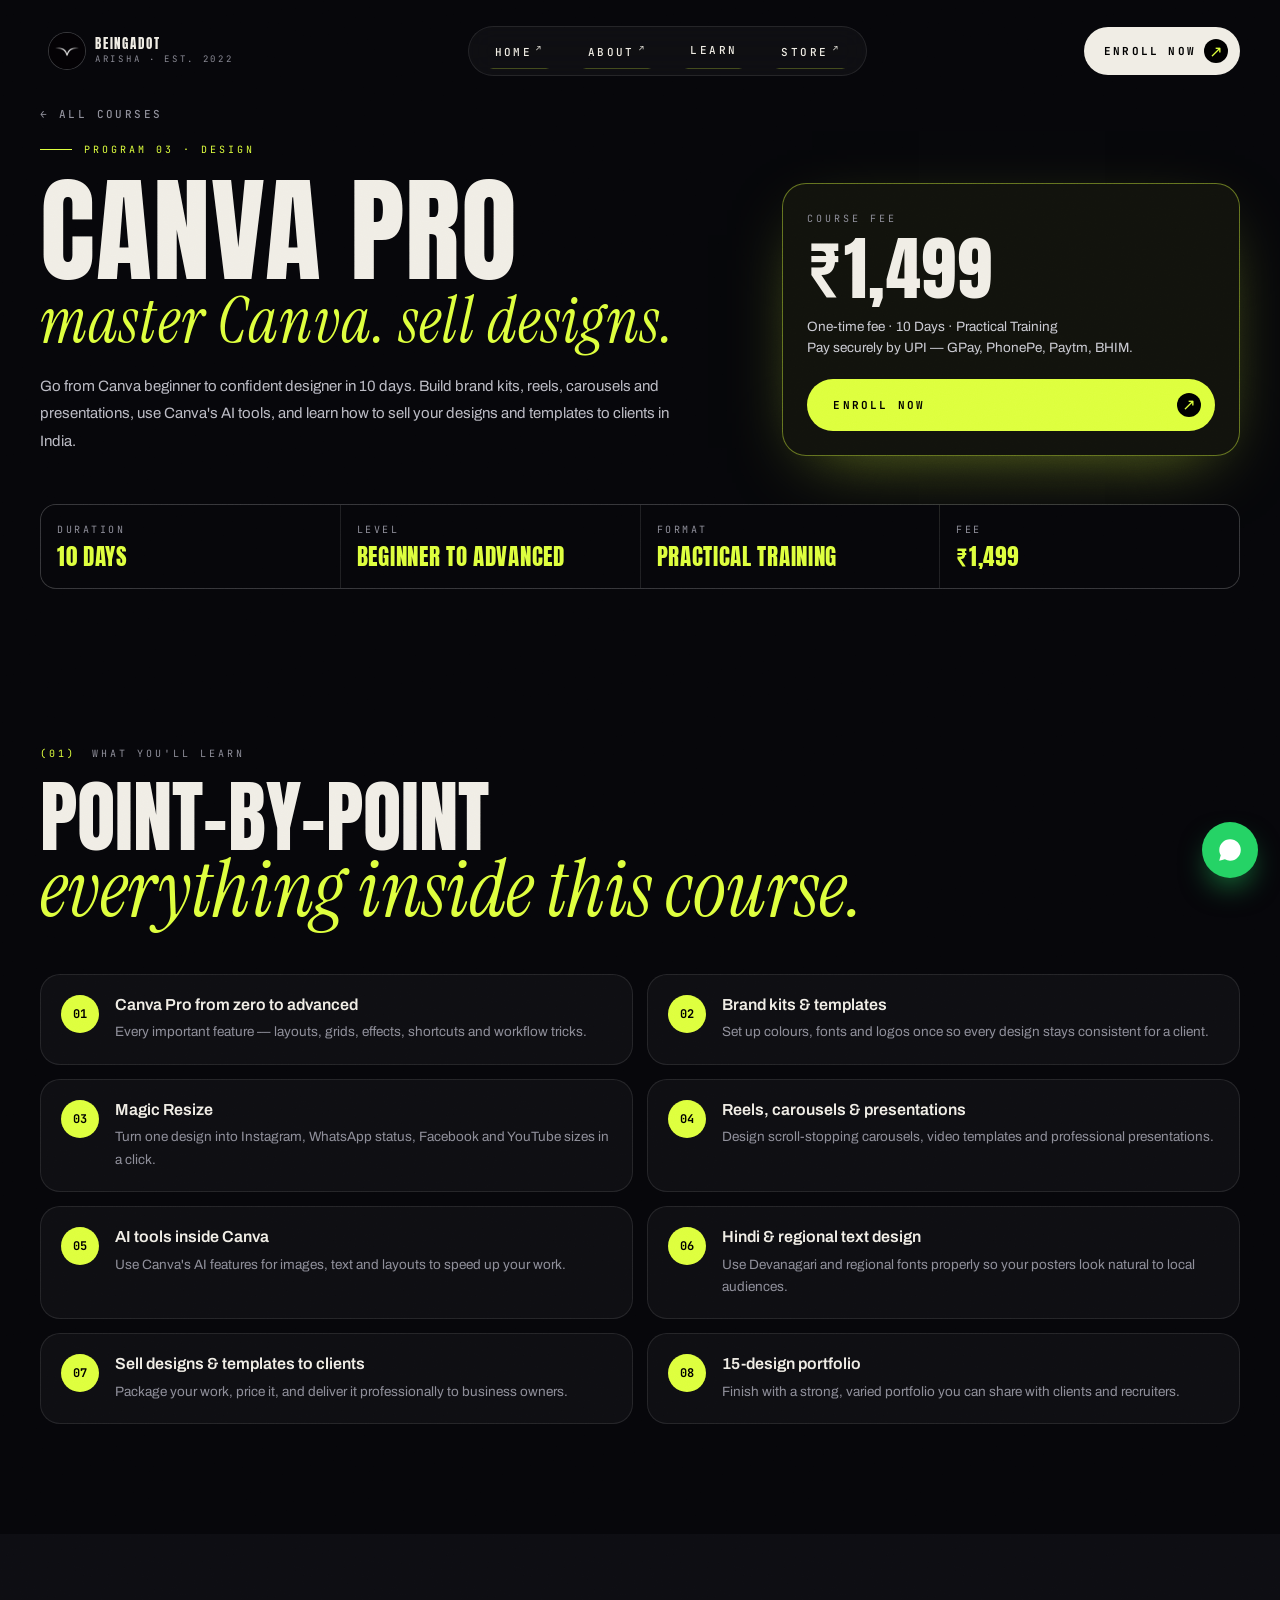
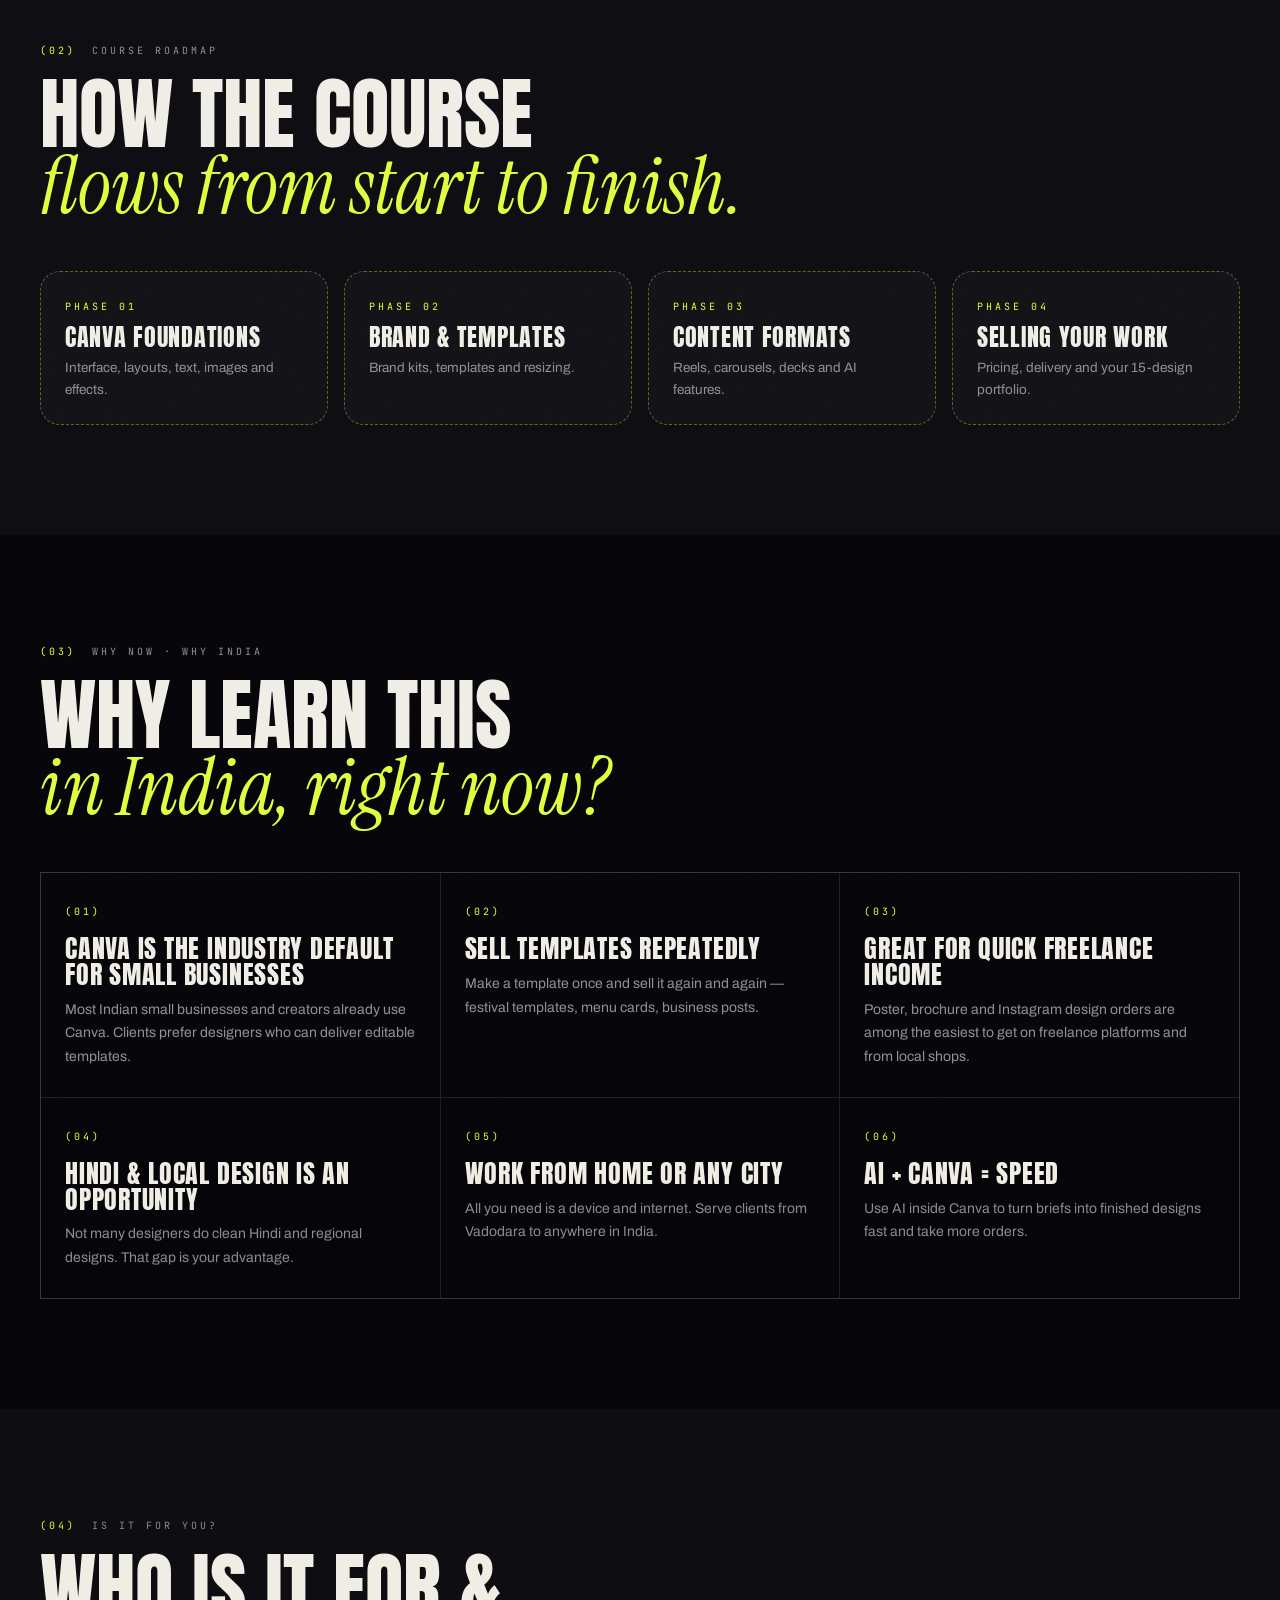
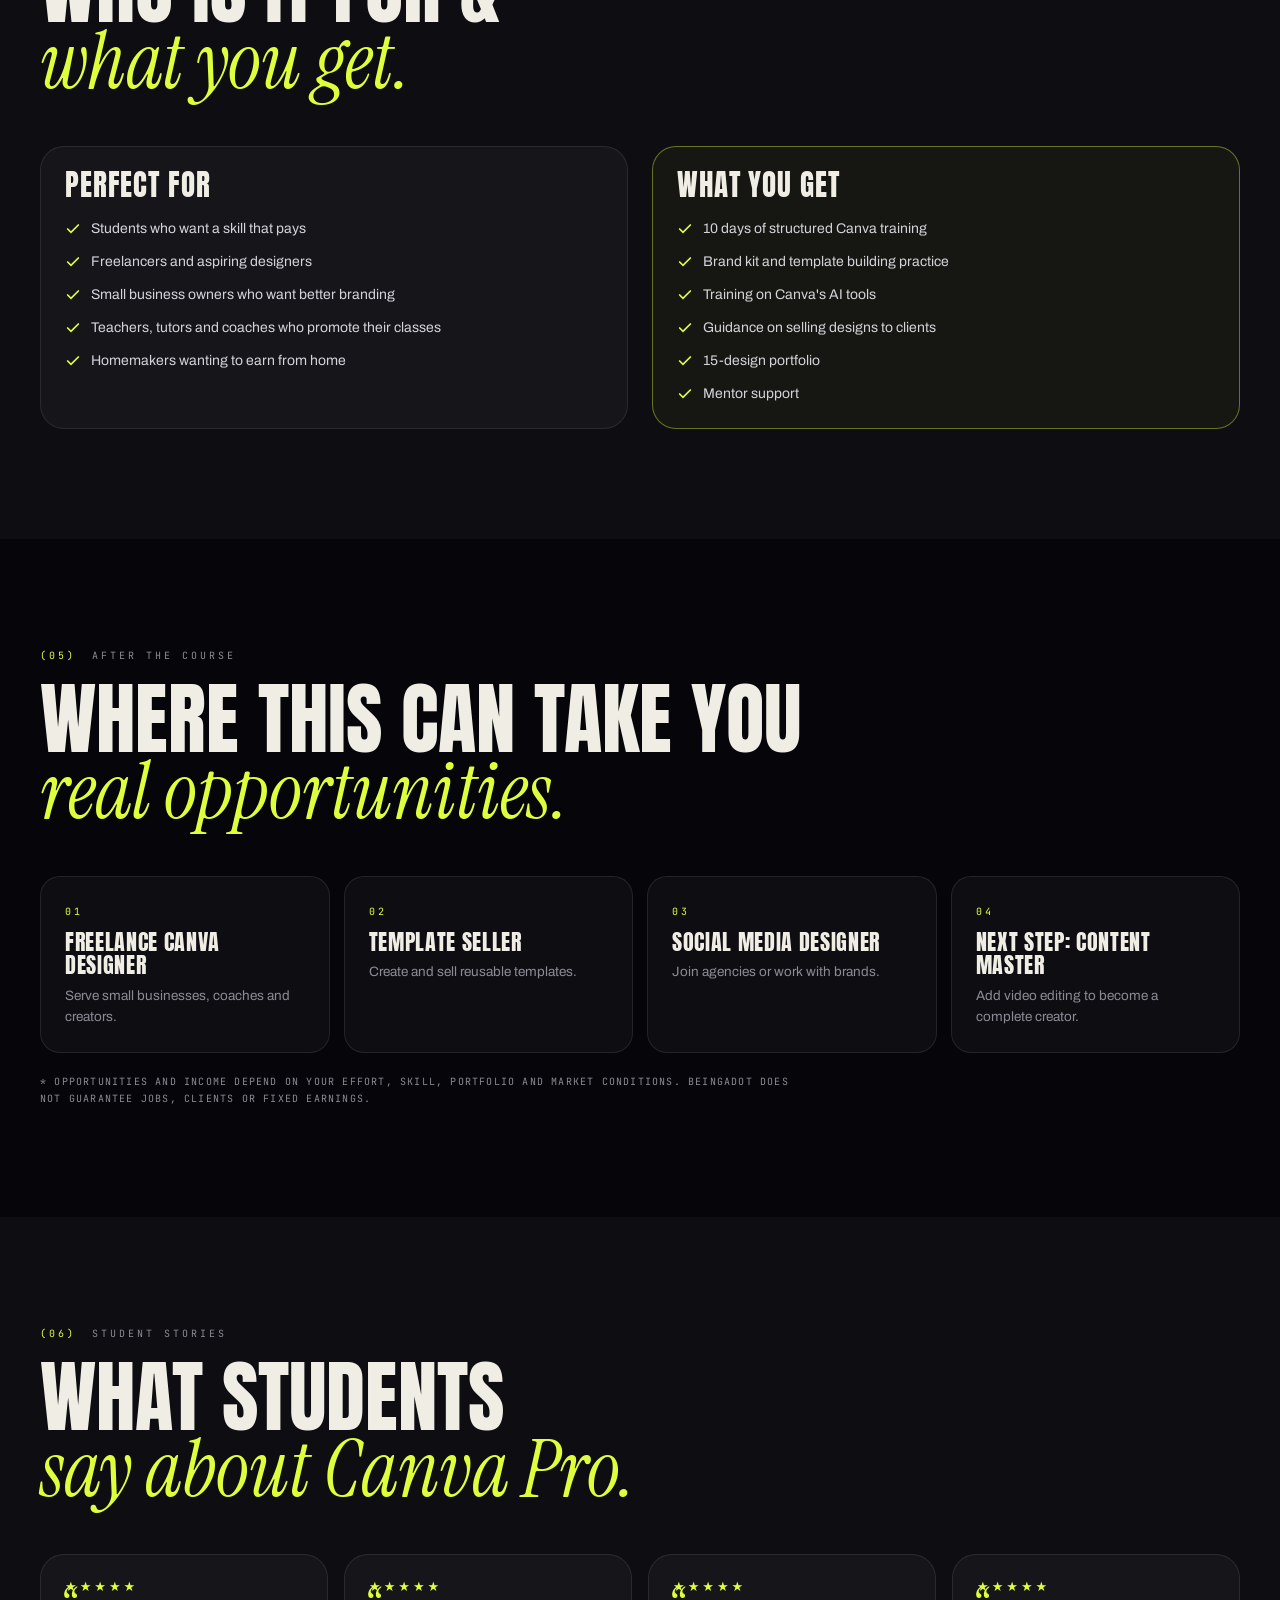
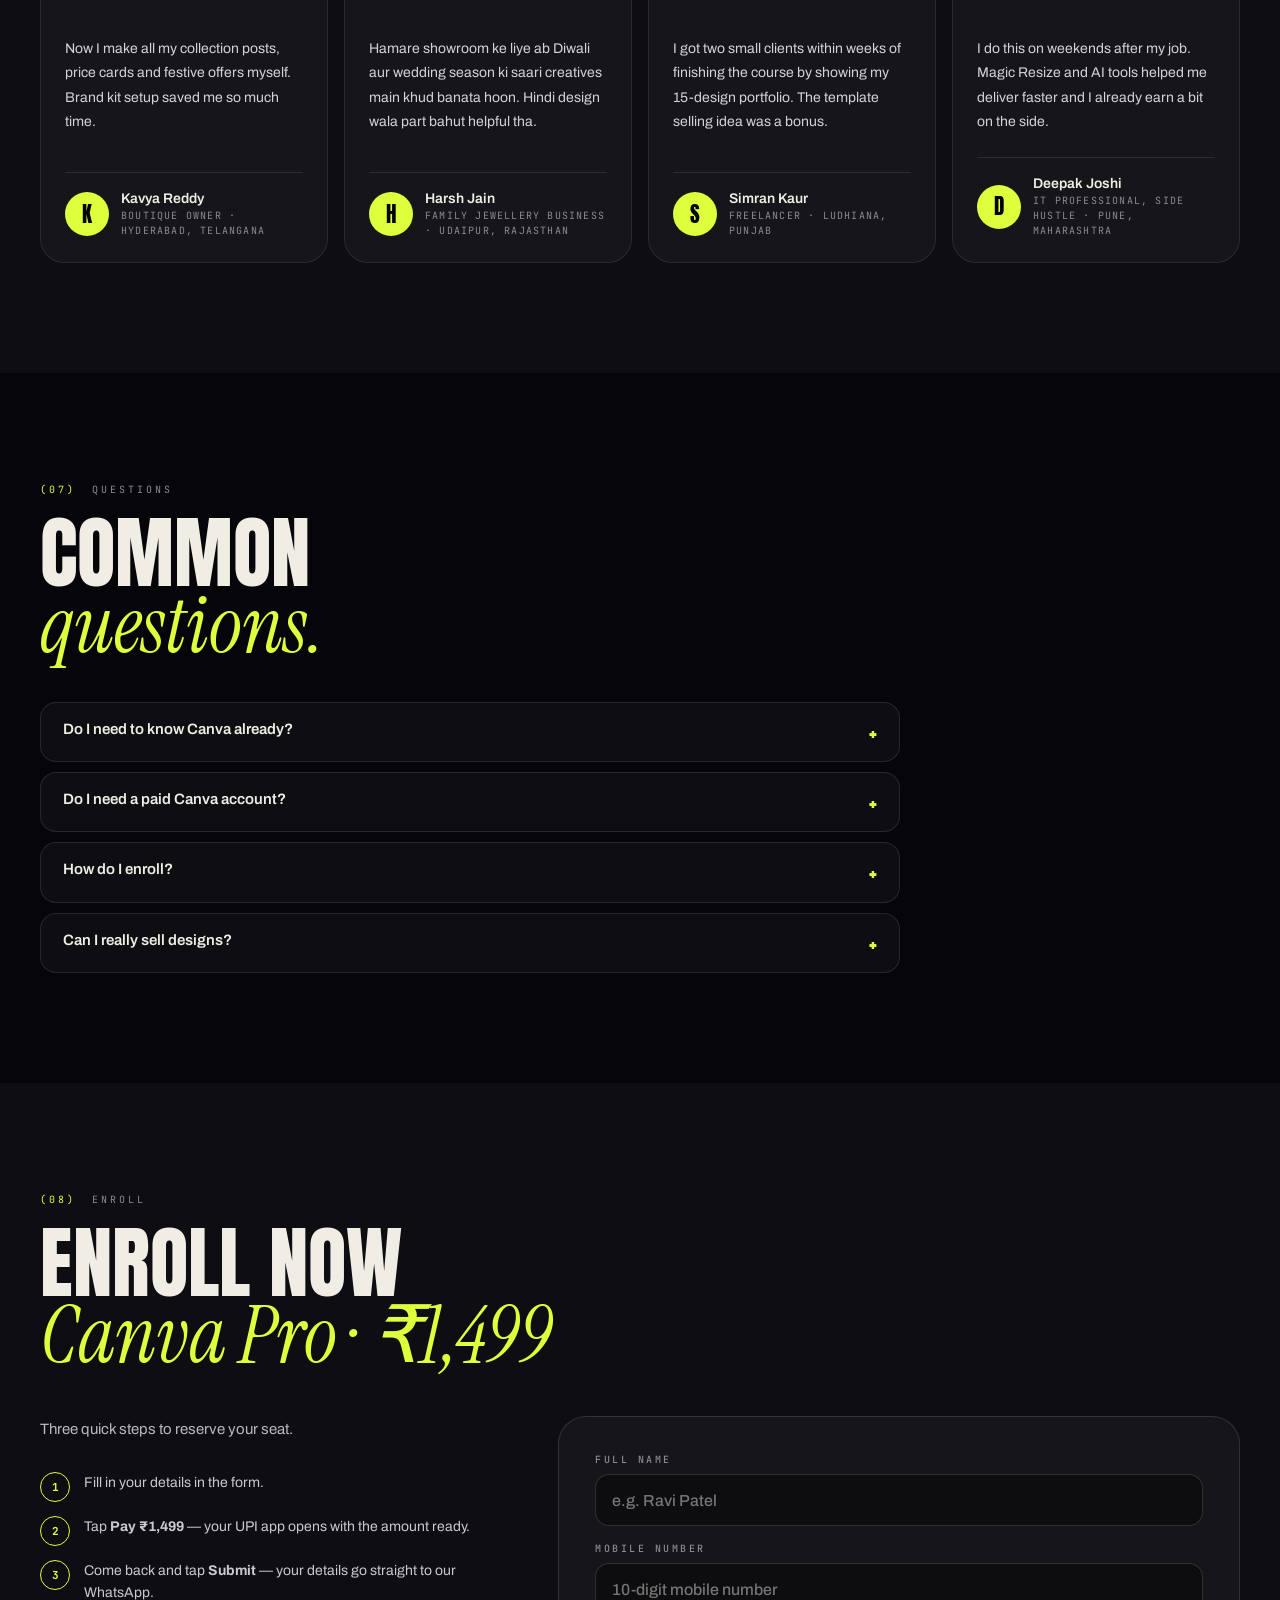
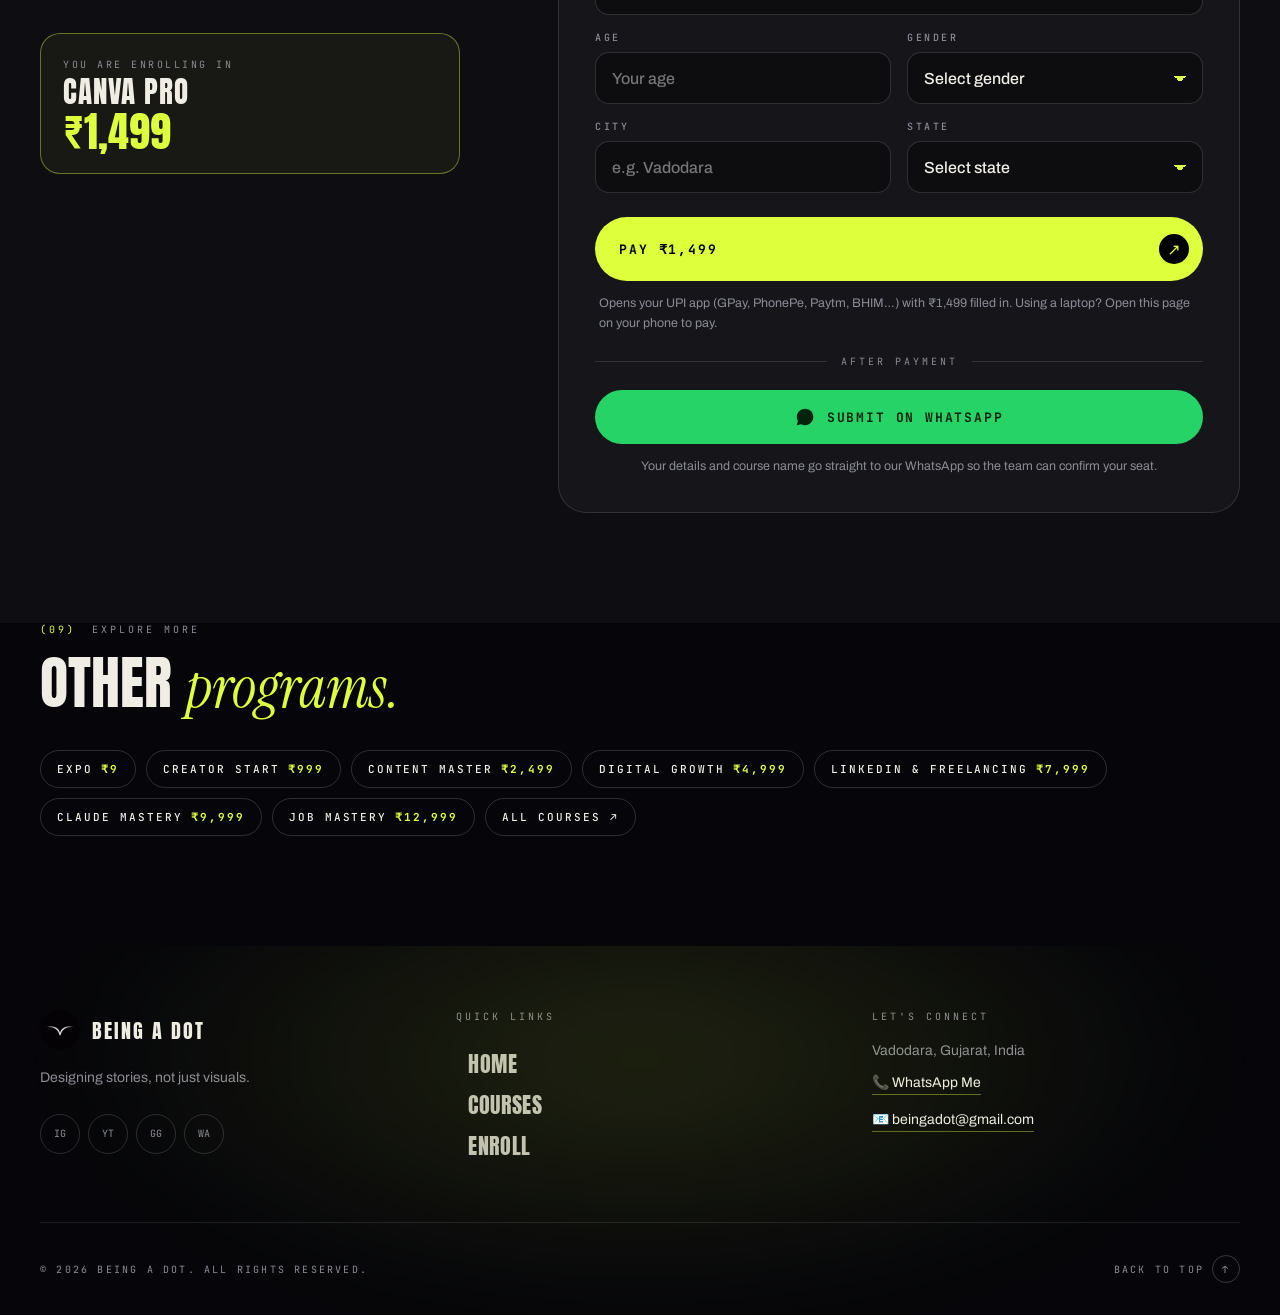
==== canva-pro.html @ 6f68b7ec "Add files via upload" ====
<!doctype html>
<html lang="en">
<head>
<meta charset="UTF-8">
<meta name="viewport" content="width=device-width, initial-scale=1.0">
<title>Canva Pro Course · ₹1,499 · BEINGADOT</title>
<meta name="description" content="Canva Pro by BEINGADOT MARKETING — 10 Days program, ₹1,499. Go from Canva beginner to confident designer in 10 days. Build brand kits, reels, carousels and presentations,">
<link rel="icon" type="image/png" href="being.png">
<link rel="apple-touch-icon" href="being.png">
<link rel="preconnect" href="https://fonts.googleapis.com">
<link rel="preconnect" href="https://fonts.gstatic.com" crossorigin>
<link href="https://fonts.googleapis.com/css2?family=Anton&family=Archivo:ital,wght@0,100..900;1,100..900&family=Instrument+Serif:ital@0;1&family=JetBrains+Mono:wght@300;400;500;700&display=swap" rel="stylesheet">
<link rel="stylesheet" href="course.css">
</head>
<body>
<div id="cur"><i></i></div>
<div id="bar"></div>
<header id="hd"><div class="wrap hw">
  <a class="logo" href="index.html"><img src="being.png" alt="Logo"><span><b>BEINGADOT</b><i>Arisha · Est. 2022</i></span></a>
  <nav class="nv glass"><a href="https://beingadot.vercel.app/" target="_blank" rel="noopener noreferrer"><span>Home<sup>↗</sup></span></a><a href="https://beingapartner.vercel.app/" target="_blank" rel="noopener noreferrer"><span>About<sup>↗</sup></span></a><a href="index.html#courses"><span>Learn</span></a><a href="https://beingaseller.vercel.app/" target="_blank" rel="noopener noreferrer"><span>Store<sup>↗</sup></span></a></nav>
  <div class="r">
    <a class="talk" href="#enroll"><b>Enroll Now</b><span>↗</span></a>
    <button id="mb" class="glass" aria-label="Open menu"><span><i></i><i></i></span></button>
  </div>
</div></header>
<div id="mm"><div class="t"><span>Menu</span><button id="mx" aria-label="Close menu">✕</button></div><nav id="mn"><a href="https://beingadot.vercel.app/" target="_blank" rel="noopener noreferrer"><small>01</small><span>HOME</span></a><a href="https://beingapartner.vercel.app/" target="_blank" rel="noopener noreferrer"><small>02</small><span>ABOUT</span></a><a href="index.html#courses"><small>03</small><span>LEARN</span></a><a href="https://beingaseller.vercel.app/" target="_blank" rel="noopener noreferrer"><small>04</small><span>STORE</span></a></nav><p>Vadodara, Gujarat — India<br>beingadot@gmail.com</p></div>

<section class="ph1 ch"><div class="wrap">
  <a class="crumb" href="index.html#courses">← All courses</a>
  <div class="tag">Program 03 · Design</div>
  <div class="chg">
    <div><h1 class="rv">CANVA PRO<span class="ser">master Canva. sell designs.</span></h1>
    <p class="lead rv" style="max-width:640px">Go from Canva beginner to confident designer in 10 days. Build brand kits, reels, carousels and presentations, use Canva&#x27;s AI tools, and learn how to sell your designs and templates to clients in India.</p></div>
    <div class="pcard rv"><small>Course fee</small><div class="price">₹1,499</div>
      <p>One-time fee · 10 Days · Practical Training<br>Pay securely by UPI — GPay, PhonePe, Paytm, BHIM.</p>
      <a class="enr" href="#enroll"><b>Enroll Now</b><span>↗</span></a></div>
  </div>
  <div class="facts rv"><div><small>Duration</small><b>10 DAYS</b></div><div><small>Level</small><b>BEGINNER TO ADVANCED</b></div><div><small>Format</small><b>PRACTICAL TRAINING</b></div><div><small>Fee</small><b>₹1,499</b></div></div>
</div></section>

<section class="sec2"><div class="wrap">
  <div class="sh"><span class="mono acid">(01)</span><span class="mono ash">What you'll learn</span></div>
  <h2 class="t2 rv">POINT-BY-POINT<span class="ser">everything inside this course.</span></h2>
  <div class="lg"><div class="li rv"><i>01</i><div><h3>Canva Pro from zero to advanced</h3><p>Every important feature — layouts, grids, effects, shortcuts and workflow tricks.</p></div></div><div class="li rv"><i>02</i><div><h3>Brand kits &amp; templates</h3><p>Set up colours, fonts and logos once so every design stays consistent for a client.</p></div></div><div class="li rv"><i>03</i><div><h3>Magic Resize</h3><p>Turn one design into Instagram, WhatsApp status, Facebook and YouTube sizes in a click.</p></div></div><div class="li rv"><i>04</i><div><h3>Reels, carousels &amp; presentations</h3><p>Design scroll-stopping carousels, video templates and professional presentations.</p></div></div><div class="li rv"><i>05</i><div><h3>AI tools inside Canva</h3><p>Use Canva&#x27;s AI features for images, text and layouts to speed up your work.</p></div></div><div class="li rv"><i>06</i><div><h3>Hindi &amp; regional text design</h3><p>Use Devanagari and regional fonts properly so your posters look natural to local audiences.</p></div></div><div class="li rv"><i>07</i><div><h3>Sell designs &amp; templates to clients</h3><p>Package your work, price it, and deliver it professionally to business owners.</p></div></div><div class="li rv"><i>08</i><div><h3>15-design portfolio</h3><p>Finish with a strong, varied portfolio you can share with clients and recruiters.</p></div></div></div>
</div></section>

<section class="sec2" style="background:var(--coal)"><div class="wrap">
  <div class="sh"><span class="mono acid">(02)</span><span class="mono ash">Course roadmap</span></div>
  <h2 class="t2 rv">HOW THE COURSE<span class="ser">flows from start to finish.</span></h2>
  <div class="rm"><div class="rv" style="--d:0.0s"><small>PHASE 01</small><h3>CANVA FOUNDATIONS</h3><p>Interface, layouts, text, images and effects.</p></div><div class="rv" style="--d:0.08s"><small>PHASE 02</small><h3>BRAND &amp; TEMPLATES</h3><p>Brand kits, templates and resizing.</p></div><div class="rv" style="--d:0.16s"><small>PHASE 03</small><h3>CONTENT FORMATS</h3><p>Reels, carousels, decks and AI features.</p></div><div class="rv" style="--d:0.24s"><small>PHASE 04</small><h3>SELLING YOUR WORK</h3><p>Pricing, delivery and your 15-design portfolio.</p></div></div>
</div></section>

<section class="sec2"><div class="wrap">
  <div class="sh"><span class="mono acid">(03)</span><span class="mono ash">Why now · Why India</span></div>
  <h2 class="t2 rv">WHY LEARN THIS<span class="ser">in India, right now?</span></h2>
  <div class="wg" style="margin-top:48px"><div class="rv"><small>(01)</small><h3>CANVA IS THE INDUSTRY DEFAULT FOR SMALL BUSINESSES</h3><p>Most Indian small businesses and creators already use Canva. Clients prefer designers who can deliver editable templates.</p></div><div class="rv"><small>(02)</small><h3>SELL TEMPLATES REPEATEDLY</h3><p>Make a template once and sell it again and again — festival templates, menu cards, business posts.</p></div><div class="rv"><small>(03)</small><h3>GREAT FOR QUICK FREELANCE INCOME</h3><p>Poster, brochure and Instagram design orders are among the easiest to get on freelance platforms and from local shops.</p></div><div class="rv"><small>(04)</small><h3>HINDI &amp; LOCAL DESIGN IS AN OPPORTUNITY</h3><p>Not many designers do clean Hindi and regional designs. That gap is your advantage.</p></div><div class="rv"><small>(05)</small><h3>WORK FROM HOME OR ANY CITY</h3><p>All you need is a device and internet. Serve clients from Vadodara to anywhere in India.</p></div><div class="rv"><small>(06)</small><h3>AI + CANVA = SPEED</h3><p>Use AI inside Canva to turn briefs into finished designs fast and take more orders.</p></div></div>
</div></section>

<section class="sec2" style="background:var(--coal)"><div class="wrap">
  <div class="sh"><span class="mono acid">(04)</span><span class="mono ash">Is it for you?</span></div>
  <h2 class="t2 rv">WHO IS IT FOR &amp;<span class="ser">what you get.</span></h2>
  <div class="two"><div class="bx rv"><h3>PERFECT FOR</h3><ul><li><svg viewBox="0 0 24 24" fill="none" stroke="currentColor" stroke-width="2.6" stroke-linecap="round"><path d="M20 6L9 17l-5-5"/></svg>Students who want a skill that pays</li><li><svg viewBox="0 0 24 24" fill="none" stroke="currentColor" stroke-width="2.6" stroke-linecap="round"><path d="M20 6L9 17l-5-5"/></svg>Freelancers and aspiring designers</li><li><svg viewBox="0 0 24 24" fill="none" stroke="currentColor" stroke-width="2.6" stroke-linecap="round"><path d="M20 6L9 17l-5-5"/></svg>Small business owners who want better branding</li><li><svg viewBox="0 0 24 24" fill="none" stroke="currentColor" stroke-width="2.6" stroke-linecap="round"><path d="M20 6L9 17l-5-5"/></svg>Teachers, tutors and coaches who promote their classes</li><li><svg viewBox="0 0 24 24" fill="none" stroke="currentColor" stroke-width="2.6" stroke-linecap="round"><path d="M20 6L9 17l-5-5"/></svg>Homemakers wanting to earn from home</li></ul></div><div class="bx hl rv" style="--d:.1s"><h3>WHAT YOU GET</h3><ul><li><svg viewBox="0 0 24 24" fill="none" stroke="currentColor" stroke-width="2.6" stroke-linecap="round"><path d="M20 6L9 17l-5-5"/></svg>10 days of structured Canva training</li><li><svg viewBox="0 0 24 24" fill="none" stroke="currentColor" stroke-width="2.6" stroke-linecap="round"><path d="M20 6L9 17l-5-5"/></svg>Brand kit and template building practice</li><li><svg viewBox="0 0 24 24" fill="none" stroke="currentColor" stroke-width="2.6" stroke-linecap="round"><path d="M20 6L9 17l-5-5"/></svg>Training on Canva&#x27;s AI tools</li><li><svg viewBox="0 0 24 24" fill="none" stroke="currentColor" stroke-width="2.6" stroke-linecap="round"><path d="M20 6L9 17l-5-5"/></svg>Guidance on selling designs to clients</li><li><svg viewBox="0 0 24 24" fill="none" stroke="currentColor" stroke-width="2.6" stroke-linecap="round"><path d="M20 6L9 17l-5-5"/></svg>15-design portfolio</li><li><svg viewBox="0 0 24 24" fill="none" stroke="currentColor" stroke-width="2.6" stroke-linecap="round"><path d="M20 6L9 17l-5-5"/></svg>Mentor support</li></ul></div></div>
</div></section>

<section class="sec2"><div class="wrap">
  <div class="sh"><span class="mono acid">(05)</span><span class="mono ash">After the course</span></div>
  <h2 class="t2 rv">WHERE THIS CAN TAKE YOU<span class="ser">real opportunities.</span></h2>
  <div class="cr"><div class="rv"><small>01</small><h3>FREELANCE CANVA DESIGNER</h3><p>Serve small businesses, coaches and creators.</p></div><div class="rv"><small>02</small><h3>TEMPLATE SELLER</h3><p>Create and sell reusable templates.</p></div><div class="rv"><small>03</small><h3>SOCIAL MEDIA DESIGNER</h3><p>Join agencies or work with brands.</p></div><div class="rv"><small>04</small><h3>NEXT STEP: CONTENT MASTER</h3><p>Add video editing to become a complete creator.</p></div></div>
  <p class="disc">* Opportunities and income depend on your effort, skill, portfolio and market conditions. BEINGADOT does not guarantee jobs, clients or fixed earnings.</p>
</div></section>

<section class="sec2" style="background:var(--coal)"><div class="wrap">
  <div class="sh"><span class="mono acid">(06)</span><span class="mono ash">Student stories</span></div>
  <h2 class="t2 rv">WHAT STUDENTS<span class="ser">say about Canva Pro.</span></h2>
  <div class="tg"><div class="tc rv" style="--d:0.0s"><div class="stars">★★★★★</div><div class="q">“</div><p>Now I make all my collection posts, price cards and festive offers myself. Brand kit setup saved me so much time.</p><div class="who"><div class="av">K</div><div><b>Kavya Reddy</b><span>Boutique owner · Hyderabad, Telangana</span></div></div></div><div class="tc rv" style="--d:0.08s"><div class="stars">★★★★★</div><div class="q">“</div><p>Hamare showroom ke liye ab Diwali aur wedding season ki saari creatives main khud banata hoon. Hindi design wala part bahut helpful tha.</p><div class="who"><div class="av">H</div><div><b>Harsh Jain</b><span>Family jewellery business · Udaipur, Rajasthan</span></div></div></div><div class="tc rv" style="--d:0.16s"><div class="stars">★★★★★</div><div class="q">“</div><p>I got two small clients within weeks of finishing the course by showing my 15-design portfolio. The template selling idea was a bonus.</p><div class="who"><div class="av">S</div><div><b>Simran Kaur</b><span>Freelancer · Ludhiana, Punjab</span></div></div></div><div class="tc rv" style="--d:0.24s"><div class="stars">★★★★★</div><div class="q">“</div><p>I do this on weekends after my job. Magic Resize and AI tools helped me deliver faster and I already earn a bit on the side.</p><div class="who"><div class="av">D</div><div><b>Deepak Joshi</b><span>IT professional, side hustle · Pune, Maharashtra</span></div></div></div></div>
</div></section>

<section class="sec2"><div class="wrap">
  <div class="sh"><span class="mono acid">(07)</span><span class="mono ash">Questions</span></div>
  <h2 class="t2 rv">COMMON<span class="ser">questions.</span></h2>
  <div class="faq"><details><summary>Do I need to know Canva already?</summary><p>No. We start from the basics and take you to advanced level.</p></details><details><summary>Do I need a paid Canva account?</summary><p>Your mentor will guide you on what you need for the program during onboarding on WhatsApp.</p></details><details><summary>How do I enroll?</summary><p>Fill the form, pay by UPI, and submit your details on WhatsApp. The team will confirm your batch.</p></details><details><summary>Can I really sell designs?</summary><p>Yes, many freelancers and creators sell designs and templates. Results depend on your quality, pricing and effort — we do not promise fixed earnings.</p></details></div>
</div></section>

<section class="sec2 enroll" id="enroll"><div class="wrap">
  <div class="sh"><span class="mono acid">(08)</span><span class="mono ash">Enroll</span></div>
  <h2 class="t2 rv">ENROLL NOW<span class="ser">Canva Pro · ₹1,499</span></h2>
  <div class="ef">
    <div class="rv">
      <p class="lead" style="margin-top:0">Three quick steps to reserve your seat.</p>
      <div class="steps"><div><i>1</i><span>Fill in your details in the form.</span></div><div><i>2</i><span>Tap <b>Pay ₹1,499</b> — your UPI app opens with the amount ready.</span></div><div><i>3</i><span>Come back and tap <b>Submit</b> — your details go straight to our WhatsApp.</span></div></div>
      <div class="sum"><small>You are enrolling in</small><b>CANVA PRO</b><em>₹1,499</em></div>
    </div>
    <form class="fm rv" id="fm" novalidate style="--d:.1s" data-course="Canva Pro" data-amount="₹1,499" data-upi="upi://pay?pa=beingadot%40ibl&pn=Beingadot&am=1499.00&cu=INR&tn=Beingadot%20Payment">
      <div class="fd"><label for="nm">Full Name</label><input id="nm" name="name" type="text" autocomplete="name" placeholder="e.g. Ravi Patel" required><div class="er">Please enter your full name.</div></div>
      <div class="fd"><label for="mo">Mobile Number</label><input id="mo" name="mobile" type="tel" inputmode="numeric" autocomplete="tel-national" maxlength="10" placeholder="10-digit mobile number" required><div class="er">Enter a valid 10-digit Indian mobile number.</div></div>
      <div class="fr c2">
        <div class="fd"><label for="ag">Age</label><input id="ag" name="age" type="number" inputmode="numeric" min="10" max="80" placeholder="Your age" required><div class="er">Enter a valid age (10–80).</div></div>
        <div class="fd"><label for="gn">Gender</label><select id="gn" name="gender" required><option value="">Select gender</option><option>Male</option><option>Female</option><option>Transgender</option></select><div class="er">Please select your gender.</div></div>
      </div>
      <div class="fr c2">
        <div class="fd"><label for="ci">City</label><input id="ci" name="city" type="text" autocomplete="address-level2" placeholder="e.g. Vadodara" required><div class="er">Please enter your city.</div></div>
        <div class="fd"><label for="st">State</label><select id="st" name="state" required><option value="">Select state</option><option value="Andaman and Nicobar Islands">Andaman and Nicobar Islands</option><option value="Andhra Pradesh">Andhra Pradesh</option><option value="Arunachal Pradesh">Arunachal Pradesh</option><option value="Assam">Assam</option><option value="Bihar">Bihar</option><option value="Chandigarh">Chandigarh</option><option value="Chhattisgarh">Chhattisgarh</option><option value="Dadra and Nagar Haveli and Daman and Diu">Dadra and Nagar Haveli and Daman and Diu</option><option value="Delhi">Delhi</option><option value="Goa">Goa</option><option value="Gujarat">Gujarat</option><option value="Haryana">Haryana</option><option value="Himachal Pradesh">Himachal Pradesh</option><option value="Jammu and Kashmir">Jammu and Kashmir</option><option value="Jharkhand">Jharkhand</option><option value="Karnataka">Karnataka</option><option value="Kerala">Kerala</option><option value="Ladakh">Ladakh</option><option value="Lakshadweep">Lakshadweep</option><option value="Madhya Pradesh">Madhya Pradesh</option><option value="Maharashtra">Maharashtra</option><option value="Manipur">Manipur</option><option value="Meghalaya">Meghalaya</option><option value="Mizoram">Mizoram</option><option value="Nagaland">Nagaland</option><option value="Odisha">Odisha</option><option value="Puducherry">Puducherry</option><option value="Punjab">Punjab</option><option value="Rajasthan">Rajasthan</option><option value="Sikkim">Sikkim</option><option value="Tamil Nadu">Tamil Nadu</option><option value="Telangana">Telangana</option><option value="Tripura">Tripura</option><option value="Uttar Pradesh">Uttar Pradesh</option><option value="Uttarakhand">Uttarakhand</option><option value="West Bengal">West Bengal</option></select><div class="er">Please select your state.</div></div>
      </div>
      <button type="button" class="pay" id="pay"><b>Pay ₹1,499</b><span>↗</span></button>
      <p class="note">Opens your UPI app (GPay, PhonePe, Paytm, BHIM…) with ₹1,499 filled in. Using a laptop? Open this page on your phone to pay.</p>
      <div class="or">after payment</div>
      <button type="submit" class="sub" id="sub"><svg viewBox="0 0 24 24" fill="currentColor"><path d="M12.04 2C6.58 2 2.13 6.45 2.13 11.91c0 1.75.46 3.45 1.32 4.95L2.05 22l5.25-1.38a9.9 9.9 0 004.74 1.21c5.46 0 9.91-4.45 9.91-9.92 0-2.65-1.03-5.14-2.9-7.01A9.85 9.85 0 0012.04 2z"/></svg>Submit on WhatsApp</button>
      <p class="note" style="text-align:center">Your details and course name go straight to our WhatsApp so the team can confirm your seat.</p>
    </form>
  </div>
</div></section>

<section class="sec2" style="padding-top:0"><div class="wrap">
  <div class="sh"><span class="mono acid">(09)</span><span class="mono ash">Explore more</span></div>
  <h2 class="t2 rv" style="font-size:clamp(2rem,5vw,3.6rem)">OTHER <span class="ser" style="display:inline">programs.</span></h2>
  <div class="oc"><a href="expo.html">Expo<b>₹9</b></a><a href="creator-start.html">Creator Start<b>₹999</b></a><a href="content-master.html">Content Master<b>₹2,499</b></a><a href="digital-growth.html">Digital Growth<b>₹4,999</b></a><a href="linkedin-freelancing.html">LinkedIn &amp; Freelancing<b>₹7,999</b></a><a href="claude-mastery.html">Claude Mastery<b>₹9,999</b></a><a href="job-mastery.html">Job Mastery<b>₹12,999</b></a><a href="index.html#courses">All courses ↗</a></div>
</div></section>

<footer id="contact" style="padding-top:64px"><div class="glow"></div><div class="wrap">
  <div class="fg" style="margin-top:0;border-top:0;padding-top:0">
    <div><div class="fb"><img src="being.png" alt="Being a Dot Logo"><h3>BEING A DOT</h3></div><p class="ash" style="margin-top:16px;max-width:280px;font-size:14px;line-height:1.7">Designing stories, not just visuals.</p>
      <div class="so"><a href="https://instagram.com/beingadot.in" target="_blank" rel="noopener noreferrer">IG</a><a href="https://www.youtube.com/@BEINGADOT" target="_blank" rel="noopener noreferrer">YT</a><a href="https://g.page/r/CXF6Lsrst-K8EBM/review" target="_blank" rel="noopener noreferrer">GG</a><a href="https://wa.me/917564024877" target="_blank" rel="noopener noreferrer">WA</a></div></div>
    <div><h3 class="l">Quick Links</h3><ul class="ql" style="margin-top:20px"><li><a href="index.html">HOME</a></li><li><a href="index.html#courses">COURSES</a></li><li><a href="#enroll">ENROLL</a></li></ul></div>
    <div class="cn"><h3 class="l">Let's Connect</h3><div style="margin-top:20px"><p class="ash">Vadodara, Gujarat, India</p><p><a href="https://wa.me/917564024877" target="_blank" rel="noopener noreferrer">📞 WhatsApp Me</a></p><p><a href="mailto:beingadot@gmail.com">📧 beingadot@gmail.com</a></p></div></div>
  </div>
  <div class="fbt"><span>© 2026 Being a Dot. All rights reserved.</span><button id="top" type="button">Back to top <i>↑</i></button></div>
</div></footer>

<a class="wa" id="wa" href="https://wa.me/917564024877?text=Hi%20BEINGADOT%20MARKETING%21%20I&#x27;m%20interested%20in%20the%20Canva%20Pro%20course.%20Could%20you%20share%20more%20details%3F" target="_blank" rel="noopener noreferrer" aria-label="WhatsApp"><svg viewBox="0 0 24 24" fill="currentColor"><path d="M12.04 2C6.58 2 2.13 6.45 2.13 11.91c0 1.75.46 3.45 1.32 4.95L2.05 22l5.25-1.38a9.9 9.9 0 004.74 1.21c5.46 0 9.91-4.45 9.91-9.92 0-2.65-1.03-5.14-2.9-7.01A9.85 9.85 0 0012.04 2z"/></svg></a>
<script src="course.js"></script>
</body>
</html>
---- course.css ----
:root{--void:#06060a;--coal:#0d0d12;--slate:#16161d;--bone:#f0ede5;--ash:#8b8b96;--acid:#ddff3c;--flame:#ff4a1c;--ease:cubic-bezier(.16,1,.3,1);
--display:"Anton","Archivo",sans-serif;--sans:"Archivo",ui-sans-serif,system-ui,sans-serif;--serif:"Instrument Serif",Georgia,serif;--mono:"JetBrains Mono",ui-monospace,monospace}
*{box-sizing:border-box;margin:0;padding:0;-webkit-tap-highlight-color:transparent}
html{scroll-behavior:smooth;background:var(--void);overflow-x:hidden;-webkit-text-size-adjust:100%}
body{background:var(--void);color:var(--bone);font-family:var(--sans);overflow-x:clip;-webkit-font-smoothing:antialiased}
img,video,svg{max-width:100%;display:block}a{color:inherit;text-decoration:none}button{font:inherit;color:inherit;background:none;border:0;cursor:pointer}ul{list-style:none}
::selection{background:var(--acid);color:#000}
section[id],footer[id]{scroll-margin-top:6rem}
::-webkit-scrollbar{width:9px;height:9px}::-webkit-scrollbar-track{background:#0b0b10}::-webkit-scrollbar-thumb{background:#26262f;border-radius:9px}::-webkit-scrollbar-thumb:hover{background:var(--acid)}
@media(hover:hover) and (pointer:fine){body,a,button,[data-cursor]{cursor:none}}
.mono{font-family:var(--mono);text-transform:uppercase}.ash{color:var(--ash)}.acid{color:var(--acid)}
.disp{font-family:var(--display);font-weight:400}.ser{font-family:var(--serif);font-style:italic;font-weight:400;color:var(--acid)}
.stroke{color:transparent;-webkit-text-stroke:1.2px rgba(240,237,229,.65)}
.glass{background:rgba(255,255,255,.035);backdrop-filter:blur(14px);-webkit-backdrop-filter:blur(14px);border:1px solid rgba(255,255,255,.09)}
.wrap{max-width:1600px;margin:0 auto;padding:0 16px}@media(min-width:640px){.wrap{padding:0 24px}}@media(min-width:1024px){.wrap{padding:0 40px}}
body::after{content:"";position:fixed;inset:-200%;z-index:90;pointer-events:none;opacity:.32;mix-blend-mode:overlay;background-image:url("data:image/svg+xml;utf8,<svg xmlns='http://www.w3.org/2000/svg' width='220' height='220'><filter id='n'><feTurbulence type='fractalNoise' baseFrequency='0.85' numOctaves='3' stitchTiles='stitch'/><feColorMatrix type='saturate' values='0'/></filter><rect width='220' height='220' filter='url(%23n)' opacity='0.55'/></svg>");animation:grain .7s steps(3) infinite}
@keyframes grain{0%,100%{transform:translate(0)}33%{transform:translate(-3%,2%)}66%{transform:translate(2%,-3%)}}
.rv{opacity:0;transform:translateY(40px);transition:opacity .9s var(--ease),transform .9s var(--ease);transition-delay:var(--d,0s)}.rv.in{opacity:1;transform:none}
/* preloader */
#pre{position:fixed;inset:0;z-index:180;display:flex;flex-direction:column;justify-content:space-between;background:var(--void);padding:32px 24px;transition:transform .9s cubic-bezier(.76,0,.24,1)}
#pre.out{transform:translateY(-100%)}
#pre .row{display:flex;justify-content:space-between;align-items:flex-end;gap:24px;font-size:10px;letter-spacing:.3em;color:var(--ash)}
#pre h1{font:400 clamp(2.6rem,13vw,11rem)/.82 var(--display)}#pre b{font:400 clamp(2rem,7vw,5rem)/1 var(--display);color:var(--acid)}
#pre .bar{height:3px;background:rgba(255,255,255,.1)}#pre .bar i{display:block;height:100%;background:var(--acid);width:0}
/* cursor */
#cur{position:fixed;top:0;left:0;z-index:200;pointer-events:none;display:none}
#cur i{display:grid;place-items:center;width:14px;height:14px;margin:-7px 0 0 -7px;border-radius:50%;background:var(--acid);border:1px solid var(--acid);transition:width .3s var(--ease),height .3s var(--ease),margin .3s var(--ease),background .3s;font:700 9px var(--mono);letter-spacing:.18em;text-transform:uppercase;color:#000}
#cur.a i{width:46px;height:46px;margin:-23px 0 0 -23px;background:rgba(221,255,60,.15)}
#cur.l i{width:88px;height:88px;margin:-44px 0 0 -44px;background:var(--acid)}
@media(min-width:768px) and (hover:hover) and (pointer:fine){#cur{display:block}}
/* header */
#bar{position:fixed;top:0;left:0;z-index:120;height:3px;width:100%;background:var(--acid);transform:scaleX(0);transform-origin:left}
header{position:fixed;inset:0 0 auto;z-index:110;padding:24px 0;transition:padding .5s}header.s{padding:12px 0}
.hw{display:flex;align-items:center;justify-content:space-between}
.logo{display:flex;align-items:center;gap:10px;border-radius:99px;padding:8px 16px 8px 8px;border:1px solid transparent;transition:.5s}
header.s .logo{background:rgba(255,255,255,.035);backdrop-filter:blur(14px);border-color:rgba(255,255,255,.09)}
.logo img{width:36px;height:36px;border-radius:50%;object-fit:cover;box-shadow:0 0 0 1px rgba(255,255,255,.2)}
.logo span{display:none}@media(min-width:416px){.logo span{display:block}}
.logo b{display:block;font:400 13px/1 var(--display);letter-spacing:.14em}.logo i{display:block;font:9px var(--mono);letter-spacing:.3em;color:var(--ash);text-transform:uppercase;margin-top:3px}
.nv{display:none;gap:4px;padding:6px;border-radius:99px}@media(min-width:768px){.nv{display:flex}}
.nv a{position:relative;overflow:hidden;border-radius:99px;padding:10px 20px;font:500 11px var(--mono);letter-spacing:.22em;text-transform:uppercase}
.nv a span{position:relative;z-index:1;transition:color .3s}.nv a sup{font-size:8px;margin-left:4px}
.nv a::after{content:"";position:absolute;inset:0;border-radius:99px;background:var(--acid);transform:translateY(100%);transition:transform .4s var(--ease)}
.nv a:hover span{color:#000}.nv a:hover::after{transform:none}
.r{display:flex;align-items:center;gap:12px}
.talk{display:none;align-items:center;gap:8px;border-radius:99px;background:var(--bone);color:#000;padding:12px 12px 12px 20px;transition:background .3s}
.talk:hover,.enr:hover{background:var(--acid)}.talk b{font:700 11px var(--mono);letter-spacing:.2em;text-transform:uppercase}
.talk span,.enr span{display:grid;place-items:center;width:24px;height:24px;border-radius:50%;background:#000;color:var(--acid);transition:transform .3s}.talk:hover span,.enr:hover span{transform:rotate(45deg)}
@media(min-width:1024px){.talk{display:flex}}
#mb{display:grid;place-items:center;width:44px;height:44px;border-radius:50%}@media(min-width:768px){#mb{display:none}}
#mb i{display:block;height:2px;width:20px;background:var(--bone);margin:3px 0}#mb i+i{width:14px;background:var(--acid)}
#mm{position:fixed;inset:0;z-index:130;background:var(--coal);padding:32px 24px 40px;clip-path:circle(0% at 92% 6%);transition:clip-path .6s var(--ease);visibility:hidden}
#mm.o{clip-path:circle(150% at 92% 6%);visibility:visible}
#mm .t{display:flex;justify-content:space-between;align-items:center;font:10px var(--mono);letter-spacing:.3em;color:var(--ash);text-transform:uppercase}
#mm .t button{width:44px;height:44px;border-radius:50%;border:1px solid rgba(255,255,255,.15);font-size:20px}
#mm nav{margin-top:56px}#mm nav a{display:flex;align-items:baseline;gap:16px;padding:20px 0;border-bottom:1px solid rgba(255,255,255,.1);font:400 3rem var(--display);letter-spacing:.02em}
#mm nav small{font:10px var(--mono);color:var(--acid)}#mm p{margin-top:48px;font:11px/1.8 var(--mono);letter-spacing:.15em;color:var(--ash);text-transform:uppercase}
/* hero */
.hero{position:relative;overflow:hidden;padding:120px 0 64px;background:var(--void)}@media(min-width:1024px){.hero{padding-top:150px}}
.hero .bg{position:absolute;inset:0;pointer-events:none;background:radial-gradient(circle at 80% 18%,rgba(221,255,60,.11),transparent 34%),radial-gradient(circle at 10% 60%,rgba(123,220,255,.06),transparent 30%)}
.grid{position:absolute;inset:0;pointer-events:none;opacity:.6;background-image:linear-gradient(to right,rgba(255,255,255,.045) 1px,transparent 1px),linear-gradient(to bottom,rgba(255,255,255,.045) 1px,transparent 1px);background-size:72px 72px;-webkit-mask-image:radial-gradient(ellipse 80% 60% at 50% 20%,#000,transparent 80%);mask-image:radial-gradient(ellipse 80% 60% at 50% 20%,#000,transparent 80%)}
.hero .wrap{position:relative}
.tag{display:flex;align-items:center;gap:12px;margin-bottom:24px;font:10px var(--mono);letter-spacing:.3em;text-transform:uppercase;color:var(--acid)}.tag::before{content:"";width:32px;height:1px;background:var(--acid)}
.hero h1{font:400 clamp(3.1rem,11.5vw,10.5rem)/.86 var(--display);letter-spacing:.01em;max-width:1300px}
.hero h1 .ser{font-size:.9em;text-transform:none}
.hh{display:grid;gap:32px;align-items:end}@media(min-width:1024px){.hh{grid-template-columns:1.5fr 1fr;gap:64px}}
.hero p.sub{font-size:15px;line-height:1.85;color:#b9b9c2;max-width:480px}
.ctas{display:flex;flex-wrap:wrap;gap:12px;margin-top:28px}
.enr{display:inline-flex;align-items:center;gap:14px;border-radius:99px;background:var(--acid);color:#000;padding:14px 14px 14px 26px;transition:background .3s}
.enr b{font:700 11px var(--mono);letter-spacing:.2em;text-transform:uppercase}.enr:hover{background:var(--bone)}
.gh{display:inline-flex;align-items:center;gap:10px;border-radius:99px;padding:16px 26px;border:1px solid rgba(255,255,255,.18);font:700 11px var(--mono);letter-spacing:.2em;text-transform:uppercase;transition:.3s}.gh:hover{border-color:var(--acid);color:var(--acid)}
.stats{display:flex;flex-wrap:wrap;gap:12px 36px;margin-top:40px;padding-top:24px;border-top:1px solid rgba(255,255,255,.1)}
.stats b{display:block;font:400 2rem/1 var(--display);color:var(--acid)}.stats span{font:10px var(--mono);letter-spacing:.2em;color:var(--ash);text-transform:uppercase}
/* 16:9 player */
.vs{position:relative;aspect-ratio:16/9;margin-top:56px;overflow:hidden;border-radius:20px;background:#000;border:1px solid rgba(221,255,60,.3);box-shadow:0 0 0 1px rgba(221,255,60,.15),0 40px 120px -40px rgba(221,255,60,.35)}
.vs video,.vs iframe{position:absolute;inset:0;width:100%;height:100%;border:0;object-fit:cover;background:#000}
.ph{position:absolute;inset:0;display:flex;flex-direction:column;align-items:center;justify-content:center;gap:14px;text-align:center;background:linear-gradient(135deg,#14141a,#0a0a0f 55%,#1b1b22)}
.ph::before{content:"";position:absolute;inset:0;opacity:.6;background-image:linear-gradient(to right,rgba(255,255,255,.045) 1px,transparent 1px),linear-gradient(to bottom,rgba(255,255,255,.045) 1px,transparent 1px);background-size:44px 44px}
.ph *{position:relative}.ph small{font:10px var(--mono);letter-spacing:.35em;color:var(--ash);text-transform:uppercase;padding:0 12px}.ph em{font:400 clamp(1.2rem,3vw,2.4rem) var(--serif);color:var(--bone)}
.pb{display:grid;place-items:center;width:84px;height:84px;border-radius:50%;background:var(--acid);color:#000;font-size:26px;padding-left:5px;transition:transform .4s var(--ease)}
.vs:hover .pb,.rl:hover .pb{transform:scale(1.1)}
.pp{position:absolute;inset:0;display:grid;place-items:center;background:linear-gradient(to top,rgba(6,6,10,.75),rgba(6,6,10,.1) 60%);z-index:2}.pp.h{display:none}
.cap{position:absolute;left:20px;bottom:16px;z-index:3;pointer-events:none;font:10px var(--mono);letter-spacing:.25em;text-transform:uppercase;color:var(--acid)}
.pl{display:grid;grid-template-columns:repeat(2,1fr);gap:10px;margin-top:14px}@media(min-width:768px){.pl{grid-template-columns:repeat(4,1fr)}}
.pl button{text-align:left;border-radius:14px;padding:14px 16px;border:1px solid rgba(255,255,255,.1);background:rgba(255,255,255,.03);transition:.3s}
.pl button small{display:block;font:10px var(--mono);letter-spacing:.25em;color:var(--ash);text-transform:uppercase}.pl button b{display:block;margin-top:6px;font:400 1.15rem/1.1 var(--display);letter-spacing:.04em}
.pl button:hover,.pl button.on{border-color:var(--acid);background:rgba(221,255,60,.07)}.pl button.on small{color:var(--acid)}
/* marquee */
.mq{overflow:hidden;border-block:1px solid rgba(255,255,255,.1);padding:22px 0;background:var(--coal)}
.mt{display:flex;width:max-content;animation:mq 34s linear infinite}.mq:hover .mt{animation-play-state:paused}
.mt span{display:flex;align-items:center;gap:28px;padding-right:28px;white-space:nowrap;font:400 clamp(1.6rem,4vw,3rem) var(--display);letter-spacing:.04em}.mt span:nth-child(even){color:transparent;-webkit-text-stroke:1px rgba(240,237,229,.5)}
.mt i{width:10px;height:10px;border-radius:50%;background:var(--acid)}
@keyframes mq{to{transform:translateX(-50%)}}
/* sections */
.sec{position:relative;padding:80px 0}@media(min-width:1024px){.sec{padding:140px 0}}
.sh{display:flex;align-items:center;gap:16px;margin-bottom:20px;font:10px var(--mono);letter-spacing:.3em;text-transform:uppercase}
h2.t{font:400 clamp(3rem,10vw,8rem)/.88 var(--display);max-width:1100px}h2.t .ser{text-transform:none;display:block}
.lead{margin-top:20px;max-width:520px;font-size:15px;line-height:1.85;color:#b9b9c2}
/* course cards */
.cg{display:grid;gap:16px;margin-top:56px;grid-template-columns:1fr}@media(min-width:640px){.cg{grid-template-columns:repeat(2,1fr)}}@media(min-width:1280px){.cg{grid-template-columns:repeat(4,1fr)}}
.cc{position:relative;display:flex;flex-direction:column;border-radius:24px;padding:28px 24px 24px;background:rgba(255,255,255,.035);border:1px solid rgba(255,255,255,.09);transition:transform .5s var(--ease),border-color .4s,background .4s}
.cc:hover{transform:translateY(-8px);border-color:rgba(221,255,60,.6);background:rgba(221,255,60,.04)}
.cc.hot{border-color:rgba(221,255,60,.55);box-shadow:0 0 0 1px rgba(221,255,60,.35),0 22px 70px -25px rgba(221,255,60,.55)}
.cc .top{display:flex;justify-content:space-between;align-items:center;font:10px var(--mono);letter-spacing:.25em;text-transform:uppercase;color:var(--ash)}
.chip{border-radius:99px;padding:5px 12px;background:var(--acid);color:#000;font-weight:700}
.cc h3{margin-top:26px;font:400 2rem/.95 var(--display);letter-spacing:.02em}.cc .dur{margin-top:8px;font:11px var(--mono);letter-spacing:.2em;color:var(--acid);text-transform:uppercase}
.price{margin-top:18px;font:400 3.4rem/1 var(--display);letter-spacing:.01em}
.inc{margin-top:16px;display:grid;gap:8px}.inc div{border-radius:10px;padding:9px 12px;font:600 11.5px var(--sans);border:1px solid rgba(255,255,255,.12);background:rgba(255,255,255,.05)}.inc .f{color:var(--acid);border-color:rgba(221,255,60,.35);background:rgba(221,255,60,.08)}
.cc ul{margin:20px 0;display:grid;gap:10px;flex:1}.cc li{display:flex;gap:9px;font-size:13.5px;line-height:1.4;color:#c9c9d1}.cc li svg{flex:none;width:15px;height:15px;margin-top:2px;color:var(--acid)}
.cc .enr{justify-content:space-between;padding-left:22px}.cc .enr::after{content:"";position:absolute;inset:0;border-radius:24px}
.seat{margin-top:12px;text-align:center;font:10px var(--mono);letter-spacing:.2em;color:var(--ash);text-transform:uppercase}
/* reels */
.rh{display:flex;flex-wrap:wrap;align-items:end;justify-content:space-between;gap:20px}
.ar{display:flex;gap:10px}.ar button{display:grid;place-items:center;width:48px;height:48px;border-radius:50%;border:1px solid rgba(255,255,255,.2);transition:.3s}.ar button:hover{background:var(--acid);border-color:var(--acid);color:#000}
.rt{display:flex;gap:16px;margin-top:48px;overflow-x:auto;scroll-snap-type:x mandatory;padding-bottom:16px;scrollbar-width:none}.rt::-webkit-scrollbar{display:none}
.rl{position:relative;flex:none;width:min(72vw,280px);scroll-snap-align:start}
.rv9{position:relative;aspect-ratio:9/16;overflow:hidden;border-radius:20px;background:#000;border:1px solid rgba(255,255,255,.1)}
.rv9 video{position:absolute;inset:0;width:100%;height:100%;object-fit:cover}.rv9 .pb{width:64px;height:64px;font-size:20px}
.rl figcaption{margin-top:12px;display:flex;justify-content:space-between;gap:8px;font:10px var(--mono);letter-spacing:.2em;text-transform:uppercase}.rl figcaption span{color:var(--ash)}
/* why / outcomes */
.wg{display:grid;gap:1px;margin-top:56px;background:rgba(255,255,255,.1);border:1px solid rgba(255,255,255,.1);grid-template-columns:1fr}@media(min-width:768px){.wg{grid-template-columns:repeat(2,1fr)}}@media(min-width:1024px){.wg{grid-template-columns:repeat(3,1fr)}}
.wg div{background:var(--void);padding:32px 28px;transition:background .4s}.wg div:hover{background:var(--slate)}
.wg small{font:10px var(--mono);letter-spacing:.3em;color:var(--acid)}.wg h3{margin:18px 0 10px;font:400 1.7rem/1 var(--display);letter-spacing:.03em}.wg p{font-size:14px;line-height:1.7;color:var(--ash)}
.og{display:grid;gap:16px;margin-top:56px;grid-template-columns:repeat(2,1fr)}@media(min-width:1024px){.og{grid-template-columns:repeat(3,1fr)}}
.og div{border-radius:20px;padding:26px;border:1px solid rgba(255,255,255,.09);background:rgba(255,255,255,.035)}.og b{display:block;font:400 clamp(2.2rem,6vw,4.4rem)/1 var(--display);color:var(--acid)}.og span{display:block;margin-top:10px;font:10px/1.6 var(--mono);letter-spacing:.2em;color:var(--ash);text-transform:uppercase}
/* final cta */
.fc{position:relative;overflow:hidden;background:var(--acid);color:#0b0d00;padding:80px 0;text-align:center}
.fc h2{font:400 clamp(2.6rem,9vw,7.5rem)/.9 var(--display);max-width:1100px;margin:0 auto}.fc p{margin:22px auto 0;max-width:520px;font-size:16px;line-height:1.6}
.fl{display:flex;flex-wrap:wrap;justify-content:center;gap:12px 28px;margin-top:28px;font:700 11px var(--mono);letter-spacing:.25em;text-transform:uppercase}
.fc .enr{background:#000;color:var(--acid);margin-top:34px}.fc .enr span{background:var(--acid);color:#000}.fc .enr:hover{background:#fff;color:#000}
/* footer */
footer{position:relative;overflow:hidden;background:var(--void);padding-top:96px}
footer .glow{position:absolute;top:-10rem;left:50%;width:80rem;height:34rem;transform:translateX(-50%);border-radius:50%;background:radial-gradient(ellipse,rgba(221,255,60,.12),transparent 65%);filter:blur(48px);pointer-events:none}
.big{display:block;font:400 clamp(3.2rem,15vw,14rem)/.82 var(--display)}.big span{display:block;transition:color .5s}.big:hover span:first-child{color:var(--acid)}.big .ser{display:inline}.big em{display:inline-block;margin-left:16px;font-style:normal;transition:transform .5s}.big:hover em{transform:translateX(24px) rotate(12deg)}
.fg{display:grid;gap:48px;margin-top:80px;padding-top:48px;border-top:1px solid rgba(255,255,255,.1)}@media(min-width:768px){.fg{grid-template-columns:repeat(3,1fr)}}
.fg h3.l{font:10px var(--mono);letter-spacing:.3em;color:var(--ash);text-transform:uppercase;font-weight:400}
.fb{display:flex;align-items:center;gap:12px}.fb img{width:40px;height:40px;border-radius:50%;object-fit:cover}.fb h3{font:400 1.25rem var(--display);letter-spacing:.1em}
.so{display:flex;gap:8px;margin-top:24px}.so a{display:grid;place-items:center;width:40px;height:40px;border-radius:50%;border:1px solid rgba(255,255,255,.15);font:10px var(--mono);color:var(--ash);transition:.3s}.so a:hover{border-color:var(--acid);color:var(--acid)}
.ql a{display:inline-flex;align-items:center;gap:12px;padding:4px 0;font:400 1.4rem var(--display);letter-spacing:.03em;color:rgba(240,237,229,.8);transition:color .3s}.ql a::before{content:"";width:0;height:1px;background:var(--acid);transition:width .5s}.ql a:hover{color:var(--acid)}.ql a:hover::before{width:32px}
.cn a{display:inline-flex;border-bottom:1px solid rgba(221,255,60,.4);padding-bottom:4px;transition:color .3s}.cn a:hover{color:var(--acid)}.cn p{margin-bottom:16px;font-size:14px}
.fbt{display:flex;flex-direction:column;align-items:center;justify-content:space-between;gap:16px;margin-top:56px;padding:32px 0;border-top:1px solid rgba(255,255,255,.1);font:10px var(--mono);letter-spacing:.22em;color:var(--ash);text-transform:uppercase}@media(min-width:768px){.fbt{flex-direction:row}}
.fbt button{display:flex;align-items:center;gap:8px;font:inherit;letter-spacing:inherit;text-transform:inherit;transition:color .3s}.fbt button:hover{color:var(--acid)}.fbt button i{display:grid;place-items:center;width:28px;height:28px;border-radius:50%;border:1px solid rgba(255,255,255,.2);font-style:normal}
.wa{position:fixed;right:22px;bottom:22px;z-index:100;display:grid;place-items:center;width:56px;height:56px;border-radius:50%;background:#25d366;color:#fff;box-shadow:0 14px 30px -8px rgba(37,211,102,.6)}.wa svg{width:26px;height:26px}
@media(prefers-reduced-motion:reduce){*,::before,::after{animation-duration:.01ms!important;animation-iteration-count:1!important;transition-duration:.01ms!important}.rv{opacity:1;transform:none}}

/* ===== course page extras ===== */
.crumb{display:inline-flex;align-items:center;gap:10px;margin-bottom:22px;font:500 11px var(--mono);letter-spacing:.22em;text-transform:uppercase;color:var(--ash);transition:color .3s}.crumb:hover{color:var(--acid)}
.ph1{padding:120px 0 56px}@media(min-width:1024px){.ph1{padding-top:150px}}
.ch h1{font:400 clamp(3rem,10vw,9rem)/.88 var(--display);letter-spacing:.01em}.ch h1 .ser{display:block;font-size:.6em;text-transform:none;margin-top:8px}
.chg{display:grid;gap:32px;align-items:end}@media(min-width:1024px){.chg{grid-template-columns:1.5fr 1fr;gap:64px}}
.pcard{border-radius:24px;padding:28px;border:1px solid rgba(221,255,60,.4);background:rgba(221,255,60,.05);box-shadow:0 22px 70px -30px rgba(221,255,60,.5)}
.pcard small{font:10px var(--mono);letter-spacing:.3em;color:var(--ash);text-transform:uppercase}.pcard .price{margin-top:8px;font-size:4.4rem}
.pcard p{margin-top:12px;font-size:13.5px;line-height:1.6;color:#c9c9d1}.pcard .enr{margin-top:20px;width:100%;justify-content:space-between}
.facts{display:grid;grid-template-columns:repeat(2,1fr);gap:1px;margin-top:48px;background:rgba(255,255,255,.1);border:1px solid rgba(255,255,255,.1);border-radius:16px;overflow:hidden}@media(min-width:768px){.facts{grid-template-columns:repeat(4,1fr)}}
.facts div{background:var(--void);padding:22px 20px}.facts small{display:block;font:10px var(--mono);letter-spacing:.25em;color:var(--ash);text-transform:uppercase}.facts b{display:block;margin-top:8px;font:400 1.5rem/1.1 var(--display);letter-spacing:.03em;color:var(--acid)}
.sec2{position:relative;padding:72px 0}@media(min-width:1024px){.sec2{padding:110px 0}}
h2.t2{font:400 clamp(2.4rem,7vw,5.6rem)/.92 var(--display);max-width:1000px}h2.t2 .ser{display:block;text-transform:none}
.lg{display:grid;gap:14px;margin-top:48px;grid-template-columns:1fr}@media(min-width:768px){.lg{grid-template-columns:repeat(2,1fr)}}
.li{display:flex;gap:16px;border-radius:20px;padding:22px;border:1px solid rgba(255,255,255,.09);background:rgba(255,255,255,.035);transition:border-color .4s,background .4s}.li:hover{border-color:rgba(221,255,60,.5);background:rgba(221,255,60,.04)}
.li i{flex:none;display:grid;place-items:center;width:38px;height:38px;border-radius:50%;background:var(--acid);color:#000;font:700 12px var(--mono);font-style:normal}
.li h3{font:600 16px/1.3 var(--sans);color:var(--bone)}.li p{margin-top:6px;font-size:13.5px;line-height:1.65;color:var(--ash)}
.rm{display:grid;gap:16px;margin-top:48px;grid-template-columns:1fr}@media(min-width:768px){.rm{grid-template-columns:repeat(4,1fr)}}
.rm div{position:relative;border-radius:20px;padding:24px;border:1px dashed rgba(221,255,60,.35);background:rgba(255,255,255,.025)}.rm small{font:10px var(--mono);letter-spacing:.3em;color:var(--acid)}.rm h3{margin:12px 0 8px;font:400 1.5rem/1 var(--display);letter-spacing:.03em}.rm p{font-size:13.5px;line-height:1.6;color:var(--ash)}
.two{display:grid;gap:24px;margin-top:48px}@media(min-width:768px){.two{grid-template-columns:repeat(2,1fr)}}
.bx{border-radius:24px;padding:28px;border:1px solid rgba(255,255,255,.09);background:rgba(255,255,255,.035)}.bx h3{font:400 1.8rem/1 var(--display);letter-spacing:.03em;margin-bottom:18px}
.bx.hl{border-color:rgba(221,255,60,.4);background:rgba(221,255,60,.045)}.bx ul{display:grid;gap:12px}.bx li{display:flex;gap:10px;font-size:14px;line-height:1.5;color:#d3d3da}.bx li svg{flex:none;width:16px;height:16px;margin-top:3px;color:var(--acid)}
.cr{display:grid;gap:14px;margin-top:48px;grid-template-columns:1fr}@media(min-width:768px){.cr{grid-template-columns:repeat(2,1fr)}}@media(min-width:1280px){.cr{grid-template-columns:repeat(4,1fr)}}
.cr div{border-radius:20px;padding:24px;border:1px solid rgba(255,255,255,.09);background:rgba(255,255,255,.035)}.cr small{font:10px var(--mono);letter-spacing:.3em;color:var(--acid)}.cr h3{margin:12px 0 8px;font:400 1.4rem/1.05 var(--display);letter-spacing:.03em}.cr p{font-size:13.5px;line-height:1.6;color:var(--ash)}
.disc{margin-top:20px;font:10px/1.7 var(--mono);letter-spacing:.12em;color:var(--ash);text-transform:uppercase;max-width:760px}
.tg{display:grid;gap:16px;margin-top:48px;grid-template-columns:1fr}@media(min-width:768px){.tg{grid-template-columns:repeat(2,1fr)}}@media(min-width:1280px){.tg{grid-template-columns:repeat(4,1fr)}}
.tc{display:flex;flex-direction:column;border-radius:24px;padding:26px;border:1px solid rgba(255,255,255,.09);background:rgba(255,255,255,.035)}.tc .q{font:400 3.2rem/.6 var(--serif);color:var(--acid)}.tc p{flex:1;margin:12px 0 22px;font-size:14px;line-height:1.75;color:#d3d3da}
.tc .who{display:flex;align-items:center;gap:12px;padding-top:18px;border-top:1px solid rgba(255,255,255,.1)}.tc .av{flex:none;display:grid;place-items:center;width:44px;height:44px;border-radius:50%;background:var(--acid);color:#000;font:400 1.3rem var(--display)}
.tc b{display:block;font:600 14px var(--sans)}.tc span{display:block;margin-top:2px;font:10px/1.5 var(--mono);letter-spacing:.12em;color:var(--ash);text-transform:uppercase}.stars{color:var(--acid);letter-spacing:3px;font-size:13px}
.faq{margin-top:40px;max-width:860px;display:grid;gap:10px}.faq details{border-radius:16px;border:1px solid rgba(255,255,255,.1);background:rgba(255,255,255,.035);padding:18px 22px}.faq summary{cursor:pointer;list-style:none;display:flex;justify-content:space-between;gap:16px;font:600 15px var(--sans)}.faq summary::-webkit-details-marker{display:none}.faq summary::after{content:"+";font:400 1.4rem/1 var(--display);color:var(--acid)}.faq details[open] summary::after{content:"–"}.faq details p{margin-top:12px;font-size:14px;line-height:1.7;color:var(--ash)}
/* enroll form */
.enroll{background:var(--coal)}
.ef{margin-top:44px;display:grid;gap:36px}@media(min-width:1024px){.ef{grid-template-columns:.8fr 1.2fr;gap:64px;align-items:start}}
.steps{display:grid;gap:14px;margin-top:28px}.steps div{display:flex;gap:14px;align-items:flex-start;font-size:14px;line-height:1.6;color:#c9c9d1}.steps i{flex:none;display:grid;place-items:center;width:30px;height:30px;border-radius:50%;border:1px solid var(--acid);color:var(--acid);font:700 11px var(--mono);font-style:normal}
.sum{margin-top:28px;border-radius:20px;padding:20px 22px;border:1px solid rgba(221,255,60,.4);background:rgba(221,255,60,.05)}.sum small{font:10px var(--mono);letter-spacing:.25em;color:var(--ash);text-transform:uppercase}.sum b{display:block;margin-top:6px;font:400 1.8rem/1.05 var(--display);letter-spacing:.03em}.sum em{display:block;margin-top:4px;font:400 2.6rem/1 var(--display);color:var(--acid);font-style:normal}
form.fm{border-radius:28px;padding:28px 22px;border:1px solid rgba(255,255,255,.12);background:rgba(255,255,255,.035)}@media(min-width:640px){form.fm{padding:36px}}
.fr{display:grid;gap:16px}@media(min-width:640px){.fr.c2{grid-template-columns:repeat(2,1fr)}}
.fd{margin-bottom:16px}.fd label{display:block;margin-bottom:8px;font:500 10px var(--mono);letter-spacing:.25em;color:var(--ash);text-transform:uppercase}
.fd input,.fd select{width:100%;border-radius:14px;padding:15px 16px;border:1px solid rgba(255,255,255,.14);background:rgba(0,0,0,.35);color:var(--bone);font:500 15px var(--sans);outline:0;transition:border-color .3s,box-shadow .3s;color-scheme:dark;appearance:none;-webkit-appearance:none}
.fd select{cursor:pointer;background-image:linear-gradient(45deg,transparent 50%,var(--acid) 50%),linear-gradient(135deg,var(--acid) 50%,transparent 50%);background-position:calc(100% - 22px) 52%,calc(100% - 16px) 52%;background-size:6px 6px;background-repeat:no-repeat;padding-right:40px}
.fd input:focus,.fd select:focus{border-color:var(--acid);box-shadow:0 0 0 3px rgba(221,255,60,.12)}.fd.bad input,.fd.bad select{border-color:var(--flame)}.fd .er{display:none;margin-top:6px;font:11px var(--mono);color:var(--flame)}.fd.bad .er{display:block}
.fd select option{background:#16161d;color:var(--bone)}
.pay{display:flex;width:100%;align-items:center;justify-content:space-between;margin-top:8px;border-radius:99px;background:var(--acid);color:#000;padding:18px 18px 18px 28px;transition:background .3s}.pay:hover{background:var(--bone)}.pay b{font:700 14px var(--mono);letter-spacing:.14em;text-transform:uppercase}.pay span{display:grid;place-items:center;width:30px;height:30px;border-radius:50%;background:#000;color:var(--acid)}
.note{margin:12px 4px 0;font-size:12.5px;line-height:1.6;color:var(--ash)}
.or{display:flex;align-items:center;gap:14px;margin:22px 0;font:10px var(--mono);letter-spacing:.3em;color:var(--ash);text-transform:uppercase}.or::before,.or::after{content:"";flex:1;height:1px;background:rgba(255,255,255,.12)}
.sub{display:flex;width:100%;align-items:center;justify-content:center;gap:12px;border-radius:99px;background:#25d366;color:#04230f;padding:18px 28px;font:700 14px var(--mono);letter-spacing:.14em;text-transform:uppercase;transition:transform .3s,background .3s}.sub:hover{background:#fff;transform:translateY(-2px)}.sub svg{width:20px;height:20px}
.oc{display:flex;flex-wrap:wrap;gap:10px;margin-top:36px}.oc a{border-radius:99px;padding:12px 20px;border:1px solid rgba(255,255,255,.16);font:500 11px var(--mono);letter-spacing:.18em;text-transform:uppercase;transition:.3s}.oc a:hover{border-color:var(--acid);color:var(--acid)}.oc a b{color:var(--acid);margin-left:8px}

/* ===== responsive hardening ===== */
.fr{gap:0 16px}
.chg>*,.ef>*,.two>*,.lg>*,.rm>*,.cr>*,.tg>*,.wg>*,.fr>*,.facts>*{min-width:0}
.ch h1{font-size:clamp(2.4rem,9vw,7.5rem);overflow-wrap:anywhere;word-break:normal}
.ch h1 .ser{font-size:.55em;line-height:1}
h2.t2{font-size:clamp(2.1rem,6.2vw,5rem);overflow-wrap:anywhere}
.ph1{padding:104px 0 48px}
.chg{grid-template-columns:minmax(0,1fr);gap:28px;align-items:end}
@media(min-width:1024px){.chg{grid-template-columns:minmax(0,1.5fr) minmax(0,1fr);gap:56px}.ef{grid-template-columns:minmax(0,.8fr) minmax(0,1.2fr)}}
.pcard{padding:24px}.pcard .price{font-size:clamp(3.2rem,9vw,4.4rem)}
.facts{grid-template-columns:repeat(2,minmax(0,1fr))}@media(min-width:768px){.facts{grid-template-columns:repeat(4,minmax(0,1fr))}}
.facts div{padding:18px 16px}.facts b{font-size:clamp(1.05rem,4.2vw,1.45rem);overflow-wrap:anywhere}
.rm{grid-template-columns:1fr}@media(min-width:640px){.rm{grid-template-columns:repeat(2,minmax(0,1fr))}}@media(min-width:1200px){.rm{grid-template-columns:repeat(4,minmax(0,1fr))}}
.cr{grid-template-columns:1fr}@media(min-width:640px){.cr{grid-template-columns:repeat(2,minmax(0,1fr))}}@media(min-width:1200px){.cr{grid-template-columns:repeat(4,minmax(0,1fr))}}
.tg{grid-template-columns:1fr}@media(min-width:700px){.tg{grid-template-columns:repeat(2,minmax(0,1fr))}}@media(min-width:1280px){.tg{grid-template-columns:repeat(4,minmax(0,1fr))}}
.lg{grid-template-columns:1fr}@media(min-width:768px){.lg{grid-template-columns:repeat(2,minmax(0,1fr))}}
.wg{grid-template-columns:1fr}@media(min-width:700px){.wg{grid-template-columns:repeat(2,minmax(0,1fr))}}@media(min-width:1024px){.wg{grid-template-columns:repeat(3,minmax(0,1fr))}}
.wg div{padding:28px 24px}.wg h3{font-size:clamp(1.3rem,4vw,1.6rem);overflow-wrap:anywhere}
.two{grid-template-columns:1fr}@media(min-width:768px){.two{grid-template-columns:repeat(2,minmax(0,1fr))}}
.li{padding:20px}.li>div{min-width:0}.li h3,.li p,.tc p,.bx li,.faq summary,.faq p{overflow-wrap:anywhere}
.bx{padding:24px}.cr div,.rm div,.tc{padding:24px}
.fr.c2{grid-template-columns:1fr}@media(min-width:560px){.fr.c2{grid-template-columns:repeat(2,minmax(0,1fr))}}
.fd{min-width:0}form.fm{padding:24px 18px}@media(min-width:640px){form.fm{padding:36px}}
.fd input,.fd select{min-height:52px;font-size:16px}
.pay,.sub{padding-top:17px;padding-bottom:17px}.pay{padding-left:24px;padding-right:14px}.pay b,.sub{font-size:13px}
.sum{max-width:420px}
.oc a{padding:11px 16px}
header .logo{max-width:calc(100vw - 150px)}
.glow{max-width:100vw}
@media(max-width:480px){.wrap{padding:0 16px}.sec2{padding:56px 0}.sh{margin-bottom:14px}.lead{font-size:14.5px}.pcard{border-radius:20px}.enr{padding:13px 13px 13px 22px}.fc .enr{max-width:100%}.fbt{text-align:center}}
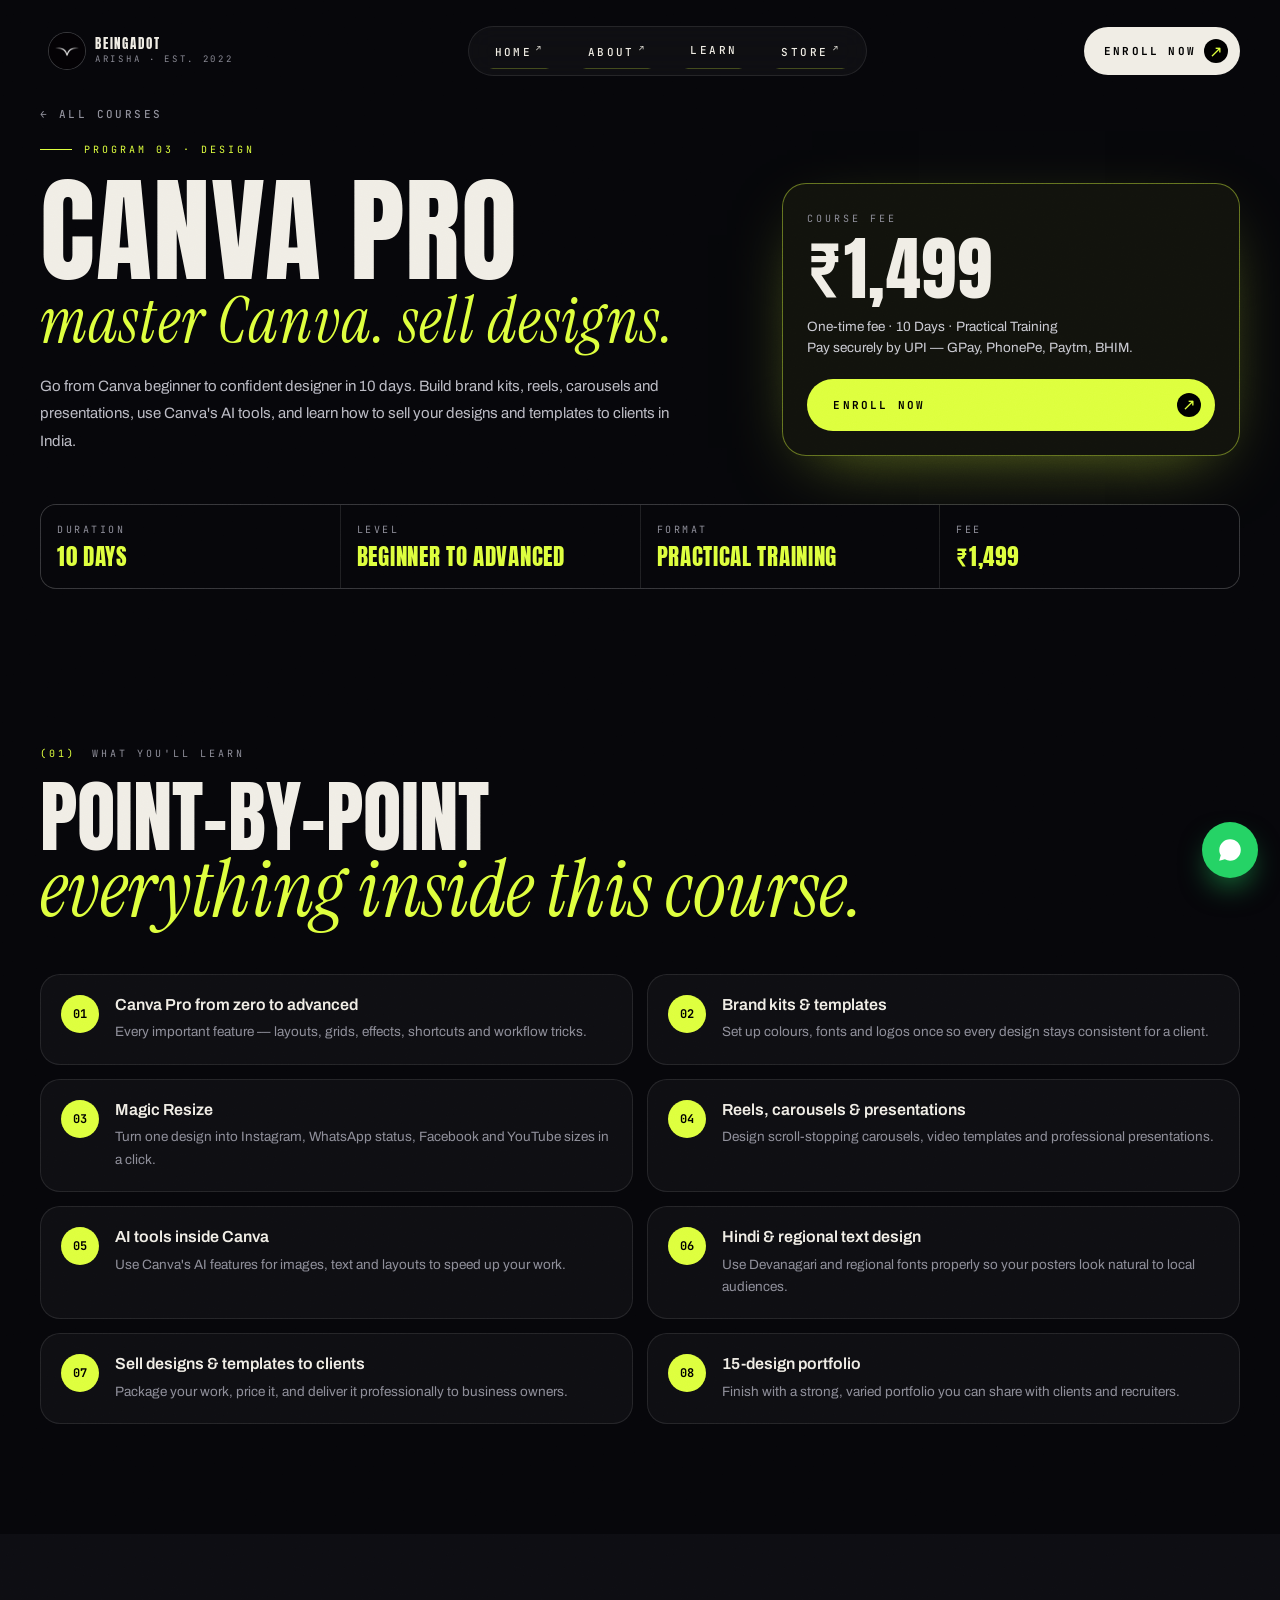
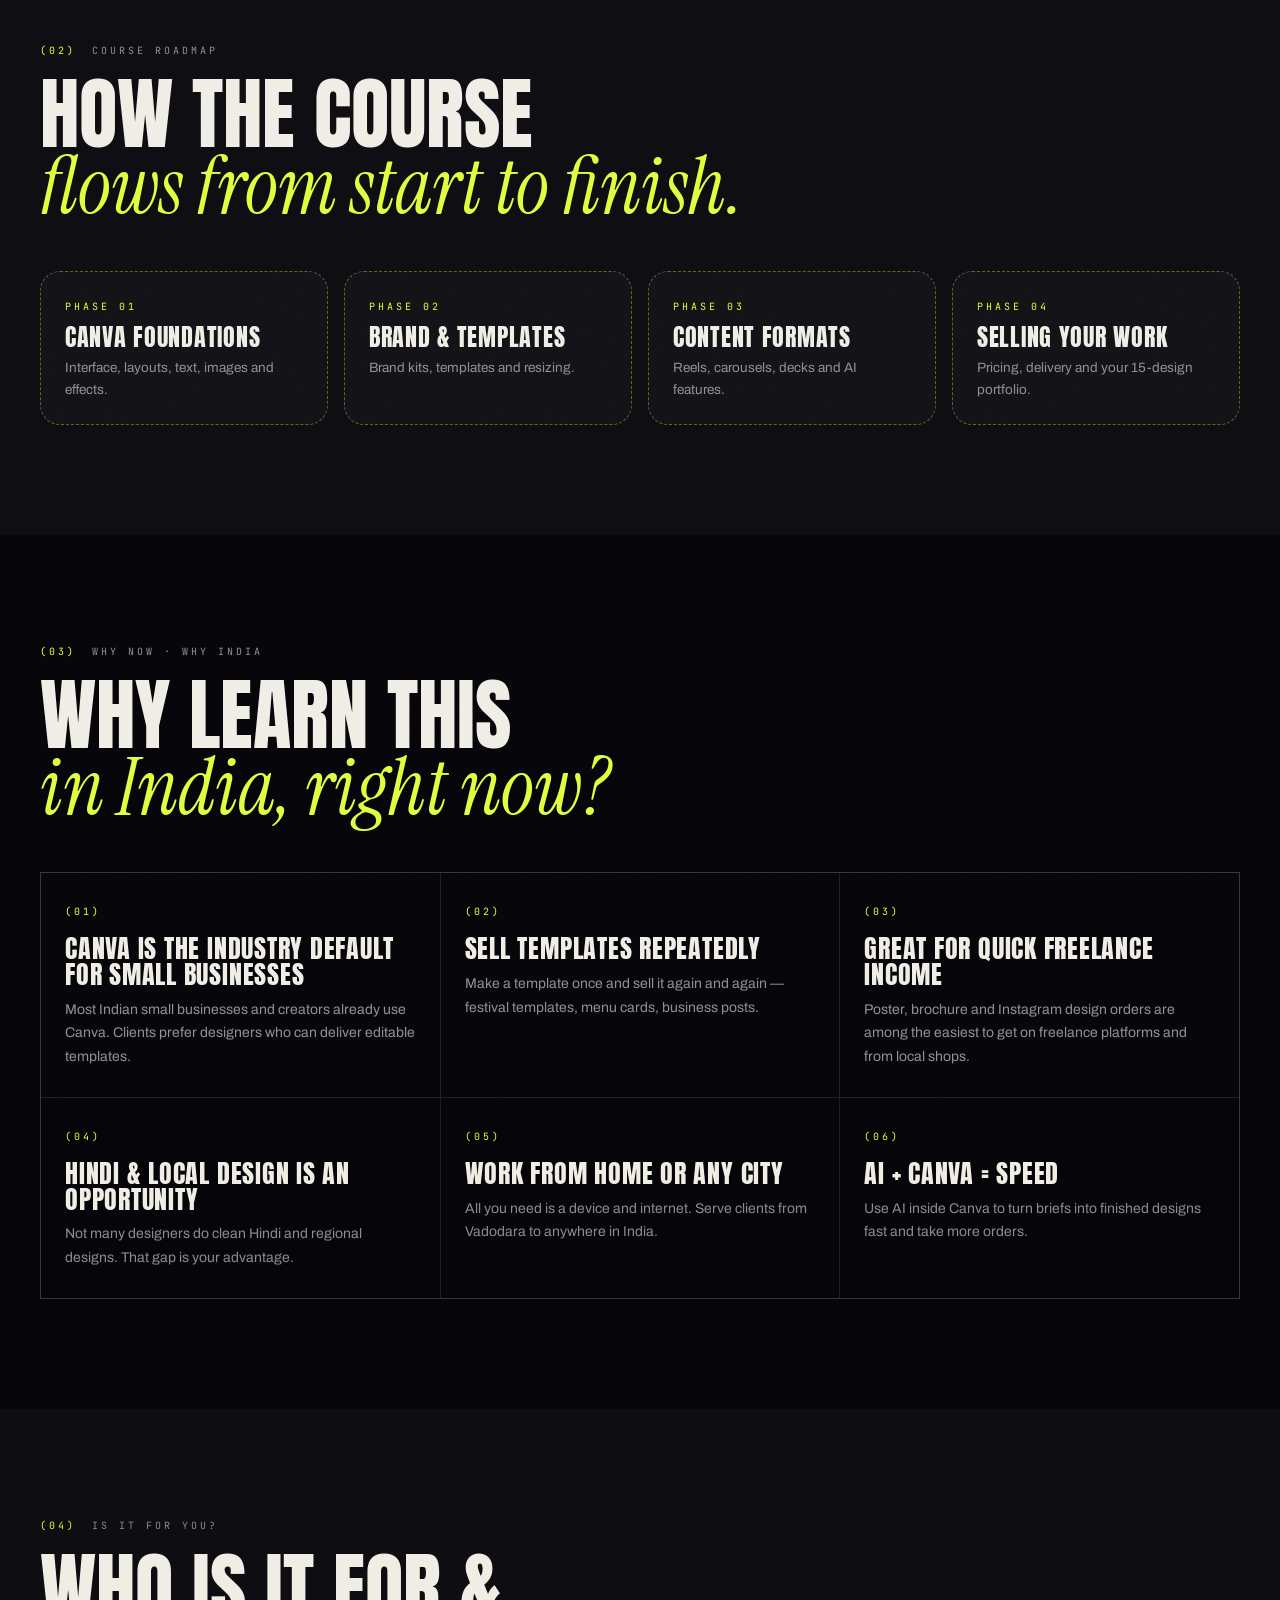
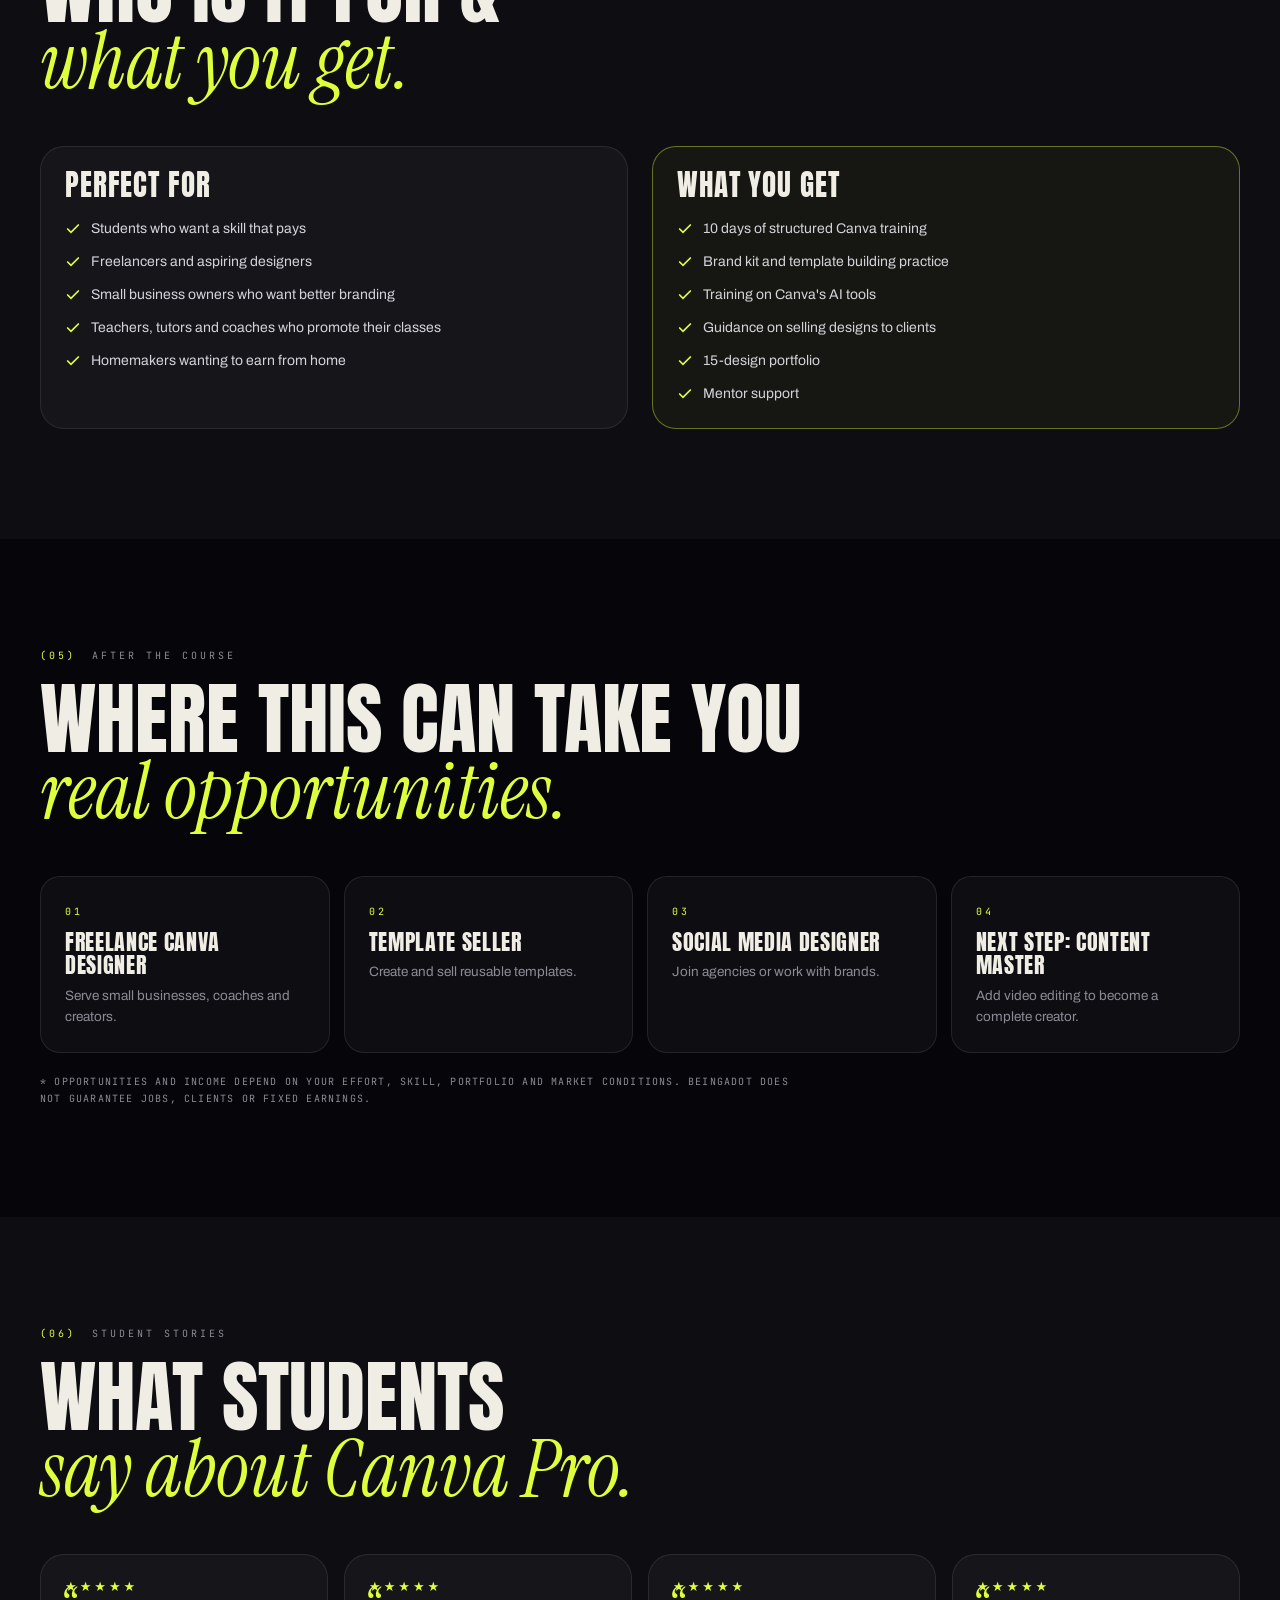
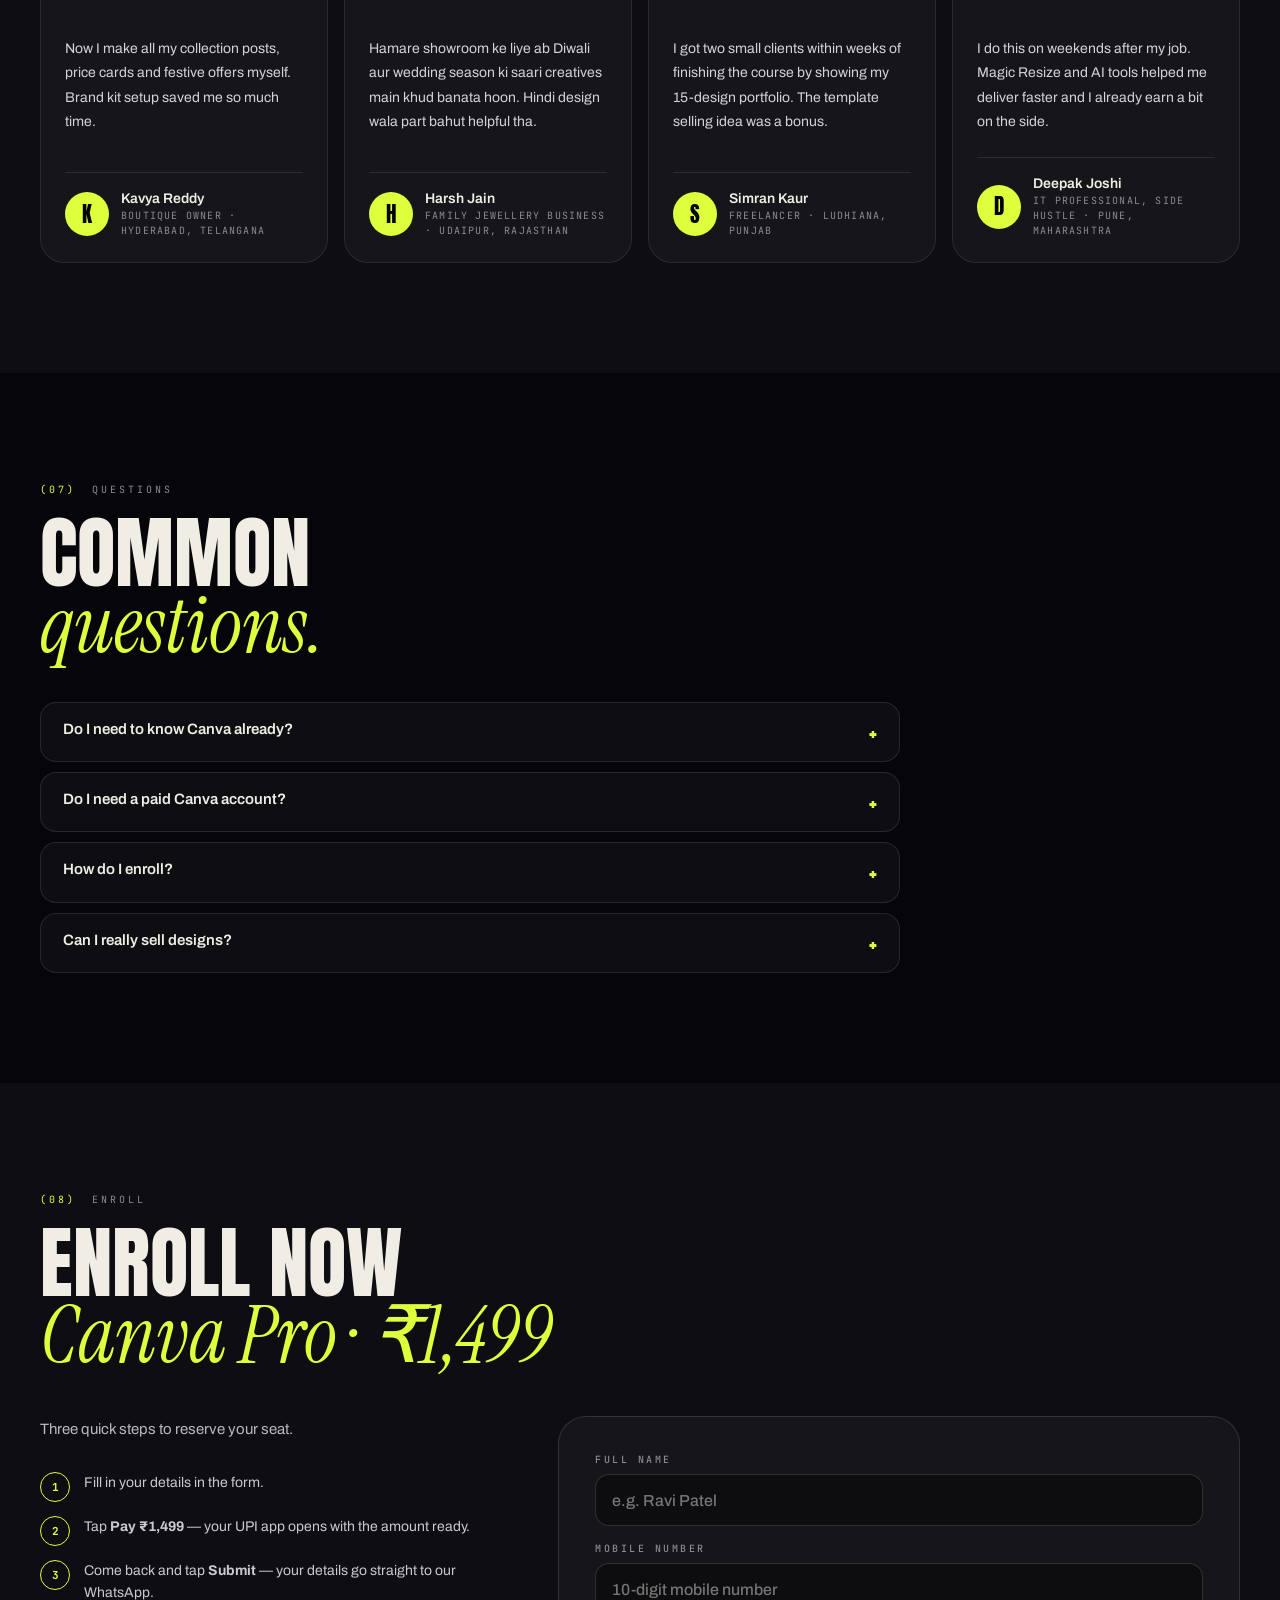
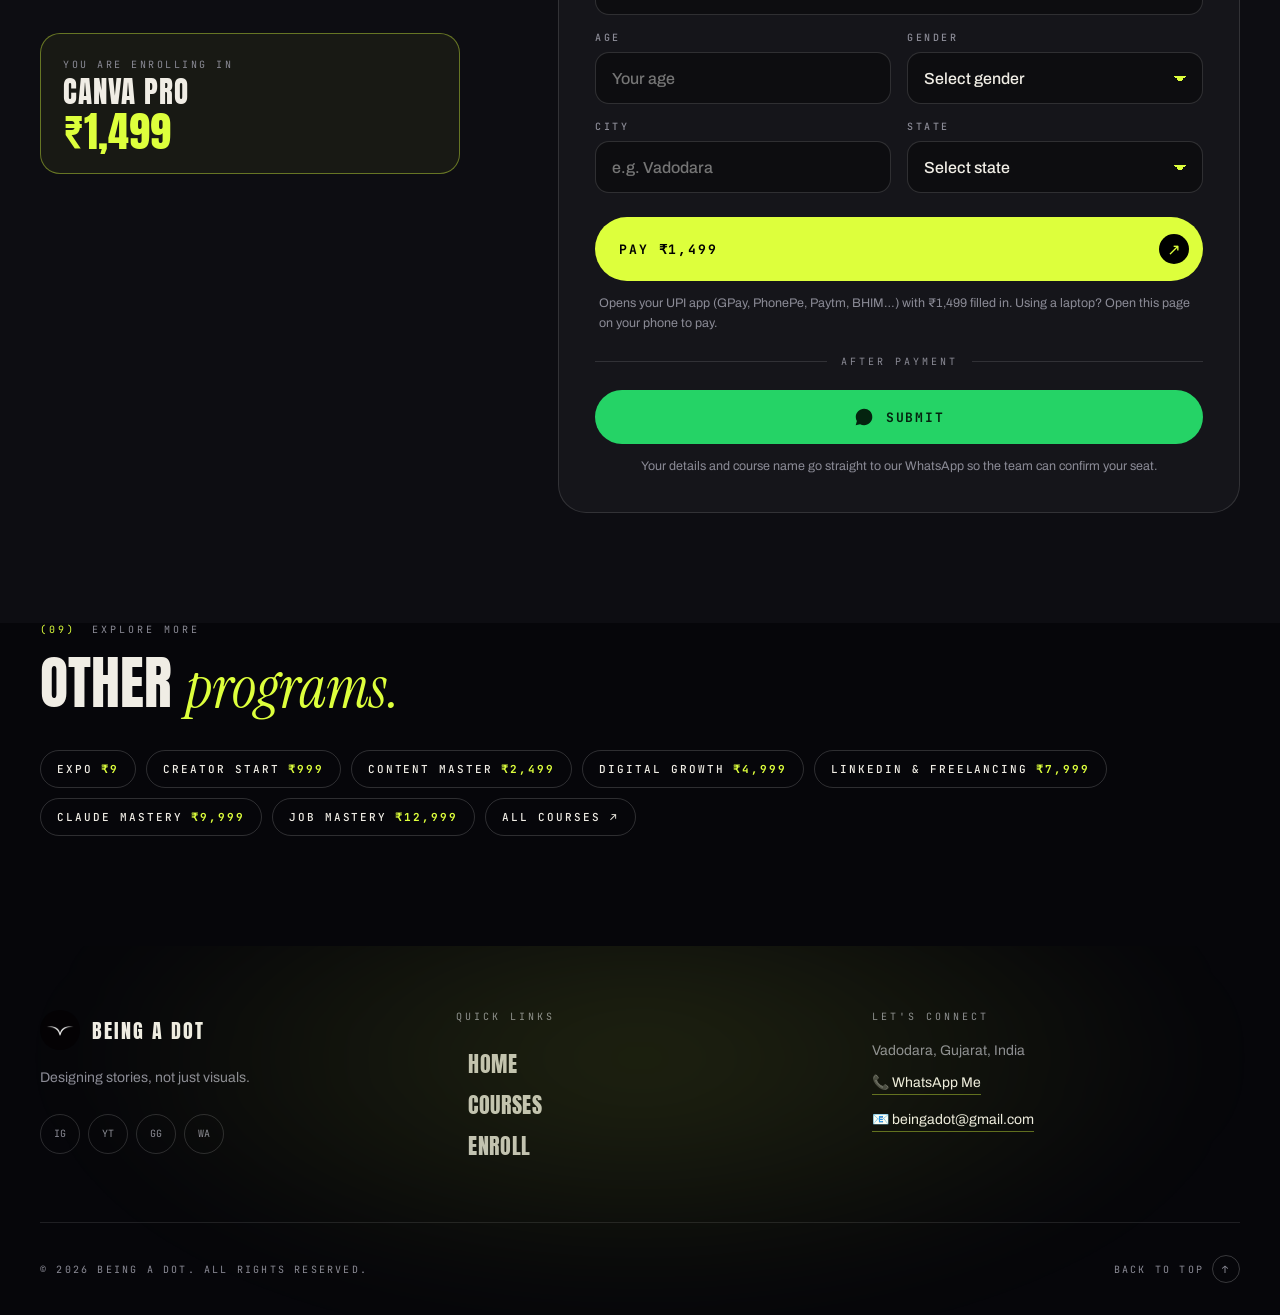
==== commit cfa29ffd: "canva-pro.html" ====
--- a/canva-pro.html
+++ b/canva-pro.html
@@ -104,7 +104,7 @@
       <button type="button" class="pay" id="pay"><b>Pay ₹1,499</b><span>↗</span></button>
       <p class="note">Opens your UPI app (GPay, PhonePe, Paytm, BHIM…) with ₹1,499 filled in. Using a laptop? Open this page on your phone to pay.</p>
       <div class="or">after payment</div>
-      <button type="submit" class="sub" id="sub"><svg viewBox="0 0 24 24" fill="currentColor"><path d="M12.04 2C6.58 2 2.13 6.45 2.13 11.91c0 1.75.46 3.45 1.32 4.95L2.05 22l5.25-1.38a9.9 9.9 0 004.74 1.21c5.46 0 9.91-4.45 9.91-9.92 0-2.65-1.03-5.14-2.9-7.01A9.85 9.85 0 0012.04 2z"/></svg>Submit on WhatsApp</button>
+      <button type="submit" class="sub" id="sub"><svg viewBox="0 0 24 24" fill="currentColor"><path d="M12.04 2C6.58 2 2.13 6.45 2.13 11.91c0 1.75.46 3.45 1.32 4.95L2.05 22l5.25-1.38a9.9 9.9 0 004.74 1.21c5.46 0 9.91-4.45 9.91-9.92 0-2.65-1.03-5.14-2.9-7.01A9.85 9.85 0 0012.04 2z"/></svg>Submit</button>
       <p class="note" style="text-align:center">Your details and course name go straight to our WhatsApp so the team can confirm your seat.</p>
     </form>
   </div>
@@ -129,4 +129,4 @@
 <a class="wa" id="wa" href="https://wa.me/917564024877?text=Hi%20BEINGADOT%20MARKETING%21%20I&#x27;m%20interested%20in%20the%20Canva%20Pro%20course.%20Could%20you%20share%20more%20details%3F" target="_blank" rel="noopener noreferrer" aria-label="WhatsApp"><svg viewBox="0 0 24 24" fill="currentColor"><path d="M12.04 2C6.58 2 2.13 6.45 2.13 11.91c0 1.75.46 3.45 1.32 4.95L2.05 22l5.25-1.38a9.9 9.9 0 004.74 1.21c5.46 0 9.91-4.45 9.91-9.92 0-2.65-1.03-5.14-2.9-7.01A9.85 9.85 0 0012.04 2z"/></svg></a>
 <script src="course.js"></script>
 </body>
-</html>+</html>
